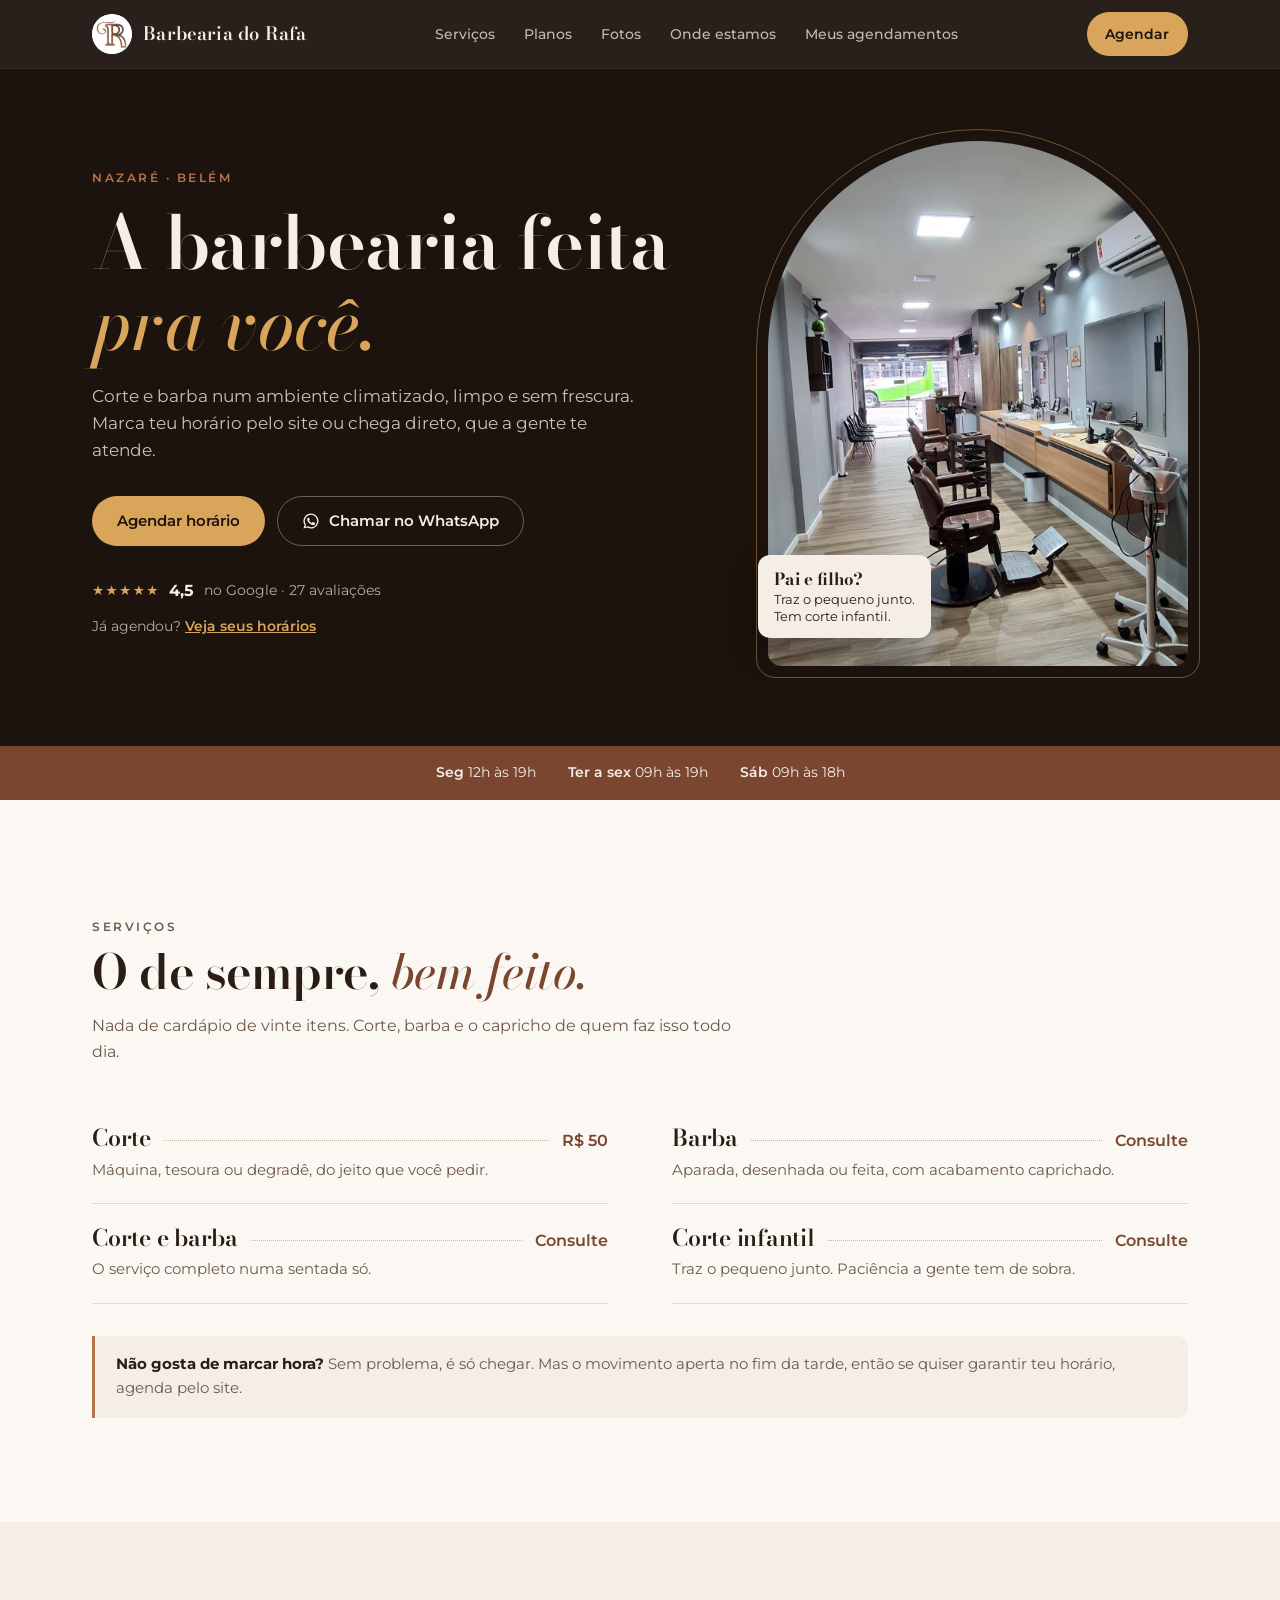
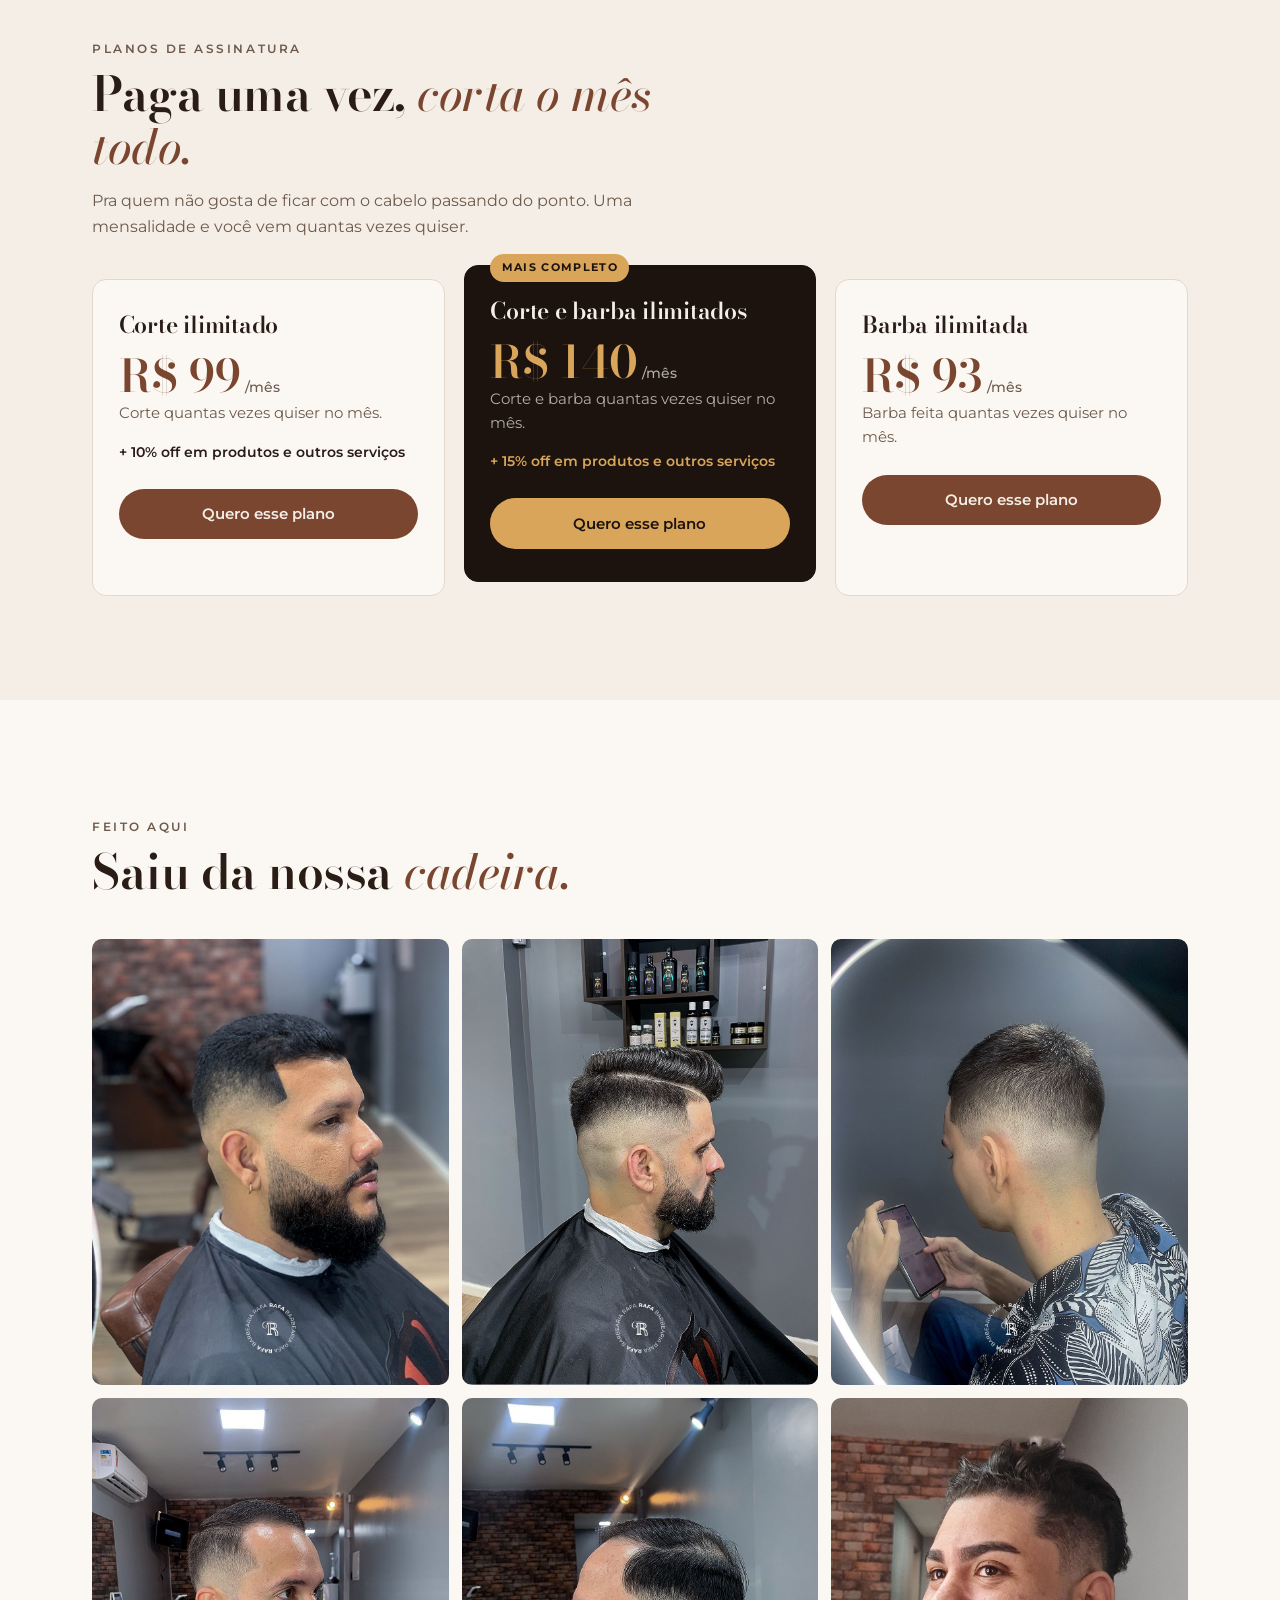
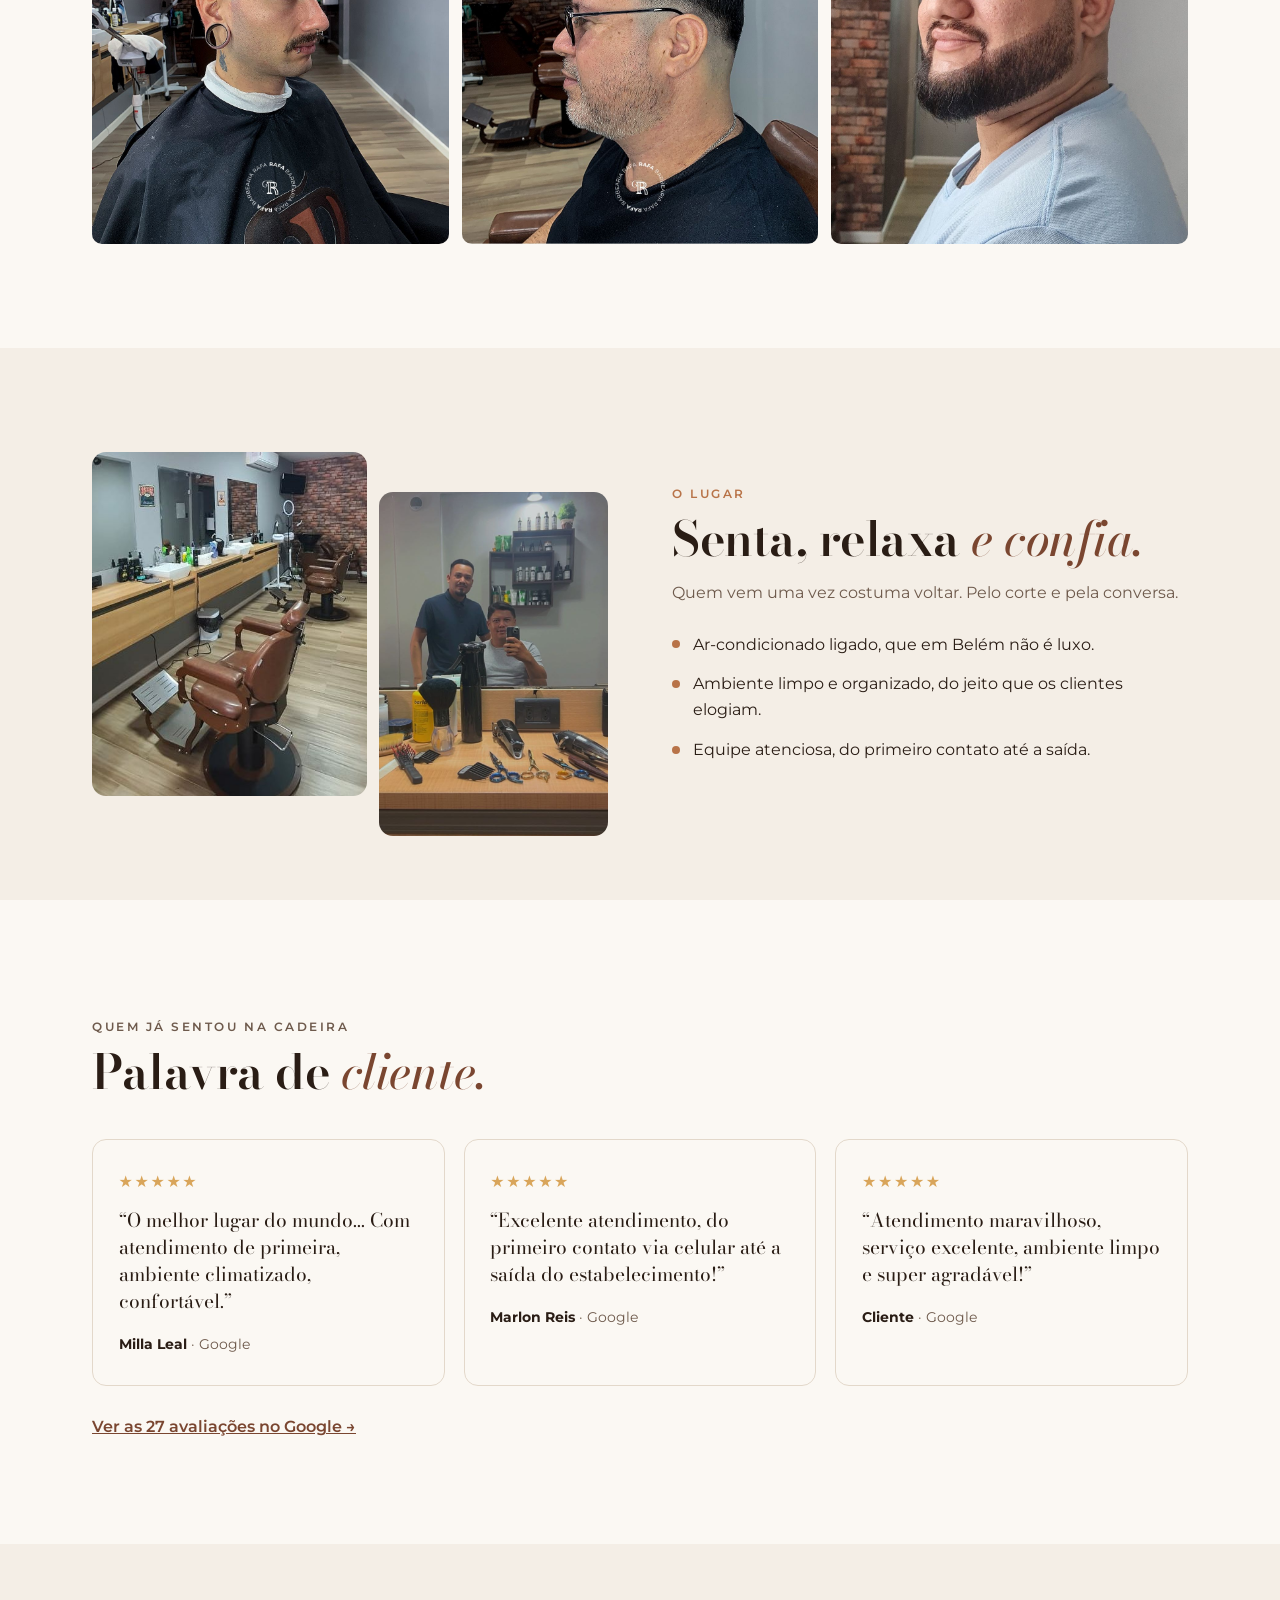
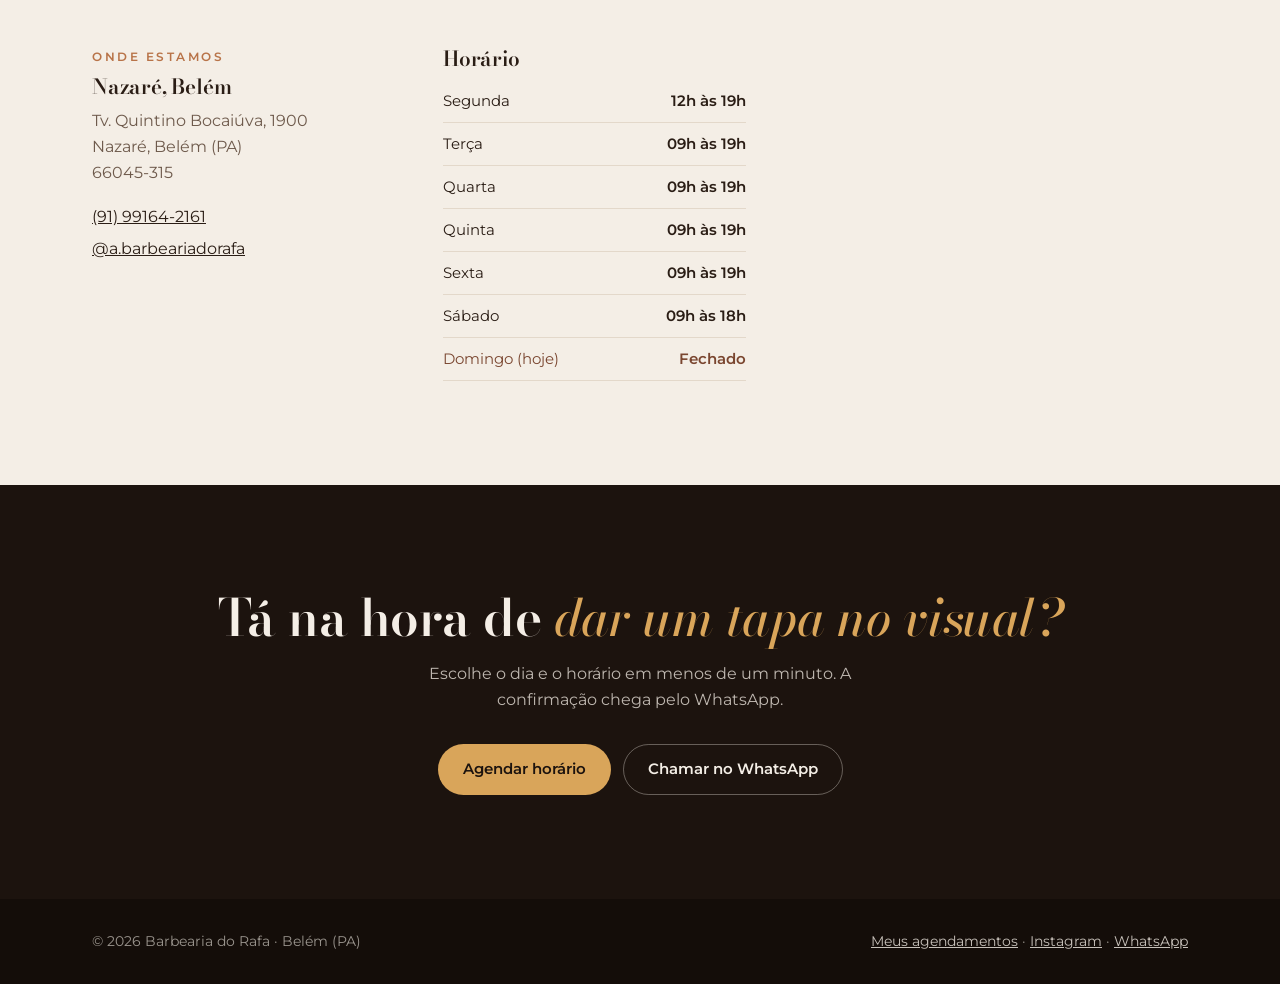
==== index.html @ e5c77fa2 "Menu do celular (☰) com todos os links e rolagem certa ate as secoes Co-Authored-By: Claude Opus 5.5" ====
<!doctype html>
<html lang="pt-BR">
<head>
  <meta charset="utf-8">
  <meta name="viewport" content="width=device-width, initial-scale=1">
  <title>Barbearia do Rafa · Corte e barba em Nazaré, Belém</title>
  <meta name="description" content="Corte, barba e planos de assinatura na Tv. Quintino Bocaiúva, 1900, em Nazaré, Belém. Agende pelo site ou chegue direto.">
  <meta name="theme-color" content="#1c130e">
  <meta property="og:title" content="Barbearia do Rafa">
  <meta property="og:description" content="A barbearia feita pra você. Corte e barba em Nazaré, Belém.">
  <meta property="og:image" content="https://leleorb.github.io/barbearia-do-rafa/img/salao-fundo.jpg">
  <meta property="og:url" content="https://leleorb.github.io/barbearia-do-rafa/">
  <link rel="icon" href="img/logo.png">
  <link rel="preconnect" href="https://fonts.googleapis.com">
  <link rel="preconnect" href="https://fonts.gstatic.com" crossorigin>
  <link href="https://fonts.googleapis.com/css2?family=Bodoni+Moda:ital,opsz,wght@0,6..96,500;0,6..96,600;1,6..96,500&family=Montserrat:wght@400;500;600;700&display=swap" rel="stylesheet">
  <link rel="stylesheet" href="css/style.css">
</head>
<body>

<header class="topo">
  <div class="wrap">
    <a class="marca" href="index.html"><img src="img/logo.png" alt=""><span>Barbearia do Rafa</span></a>
    <nav class="nav" aria-label="Seções">
      <a href="#servicos">Serviços</a>
      <a href="#planos">Planos</a>
      <a href="#fotos">Fotos</a>
      <a href="#onde">Onde estamos</a>
      <a href="meus-agendamentos.html">Meus agendamentos</a>
    </nav>
    <a class="btn btn-ouro" href="agendamento.html">Agendar</a>
  </div>
</header>

<main>
  <section class="capa">
    <div class="wrap">
      <div>
        <p class="sobre">Nazaré · Belém</p>
        <h1>A barbearia feita <em>pra você.</em></h1>
        <p class="lead">Corte e barba num ambiente climatizado, limpo e sem frescura. Marca teu horário pelo site ou chega direto, que a gente te atende.</p>
        <div class="acoes">
          <a class="btn btn-ouro" href="agendamento.html">Agendar horário</a>
          <a class="btn btn-linha js-wpp" href="#" data-msg="Olá! Vim pelo site e queria tirar uma dúvida.">
            <svg viewBox="0 0 24 24" fill="currentColor" aria-hidden="true"><path d="M12 2a10 10 0 0 0-8.6 15.1L2 22l5-1.3A10 10 0 1 0 12 2Zm0 18.2a8.2 8.2 0 0 1-4.2-1.1l-.3-.2-3 .8.8-2.9-.2-.3A8.2 8.2 0 1 1 12 20.2Zm4.5-6.1c-.2-.1-1.5-.7-1.7-.8-.2-.1-.4-.1-.6.1l-.8 1c-.1.2-.3.2-.5.1a6.7 6.7 0 0 1-3.3-2.9c-.3-.4.2-.4.7-1.4.1-.2 0-.3 0-.4l-.8-1.8c-.2-.5-.4-.4-.6-.4h-.5a1 1 0 0 0-.7.3 2.9 2.9 0 0 0-.9 2.2 5 5 0 0 0 1 2.7 11.6 11.6 0 0 0 4.5 4c1.7.7 2.3.8 3.2.6.5-.1 1.5-.6 1.7-1.2.2-.6.2-1.1.2-1.2-.1-.1-.2-.2-.4-.3Z"/></svg>
            Chamar no WhatsApp
          </a>
        </div>
        <p class="nota"><span class="estrelas" aria-hidden="true">★★★★★</span><b>4,5</b> no Google · 27 avaliações</p>
        <p class="ja-agendou">Já agendou? <a href="meus-agendamentos.html">Veja seus horários</a></p>
      </div>
      <div class="capa-foto">
        <img src="img/salao-fundo.jpg" alt="Salão da Barbearia do Rafa, com cadeiras de couro marrom e bancada de madeira" width="1120" height="1400">
        <div class="selo"><b>Pai e filho?</b>Traz o pequeno junto.<br>Tem corte infantil.</div>
      </div>
    </div>
  </section>

  <div class="faixa" aria-label="Horário de funcionamento">
    <div class="wrap">
      <span><b>Seg</b> 12h às 19h</span>
      <span><b>Ter a sex</b> 09h às 19h</span>
      <span><b>Sáb</b> 09h às 18h</span>
    </div>
  </div>

  <section class="secao" id="servicos">
    <div class="wrap">
      <div class="cab">
        <p class="sobre">Serviços</p>
        <h2>O de sempre, <em>bem feito.</em></h2>
        <p>Nada de cardápio de vinte itens. Corte, barba e o capricho de quem faz isso todo dia.</p>
      </div>
      <ul class="menu" id="menu"></ul>
      <p class="aviso-walkin"><b>Não gosta de marcar hora?</b> Sem problema, é só chegar. Mas o movimento aperta no fim da tarde, então se quiser garantir teu horário, agenda pelo site.</p>
    </div>
  </section>

  <section class="secao secao-creme" id="planos">
    <div class="wrap">
      <div class="cab">
        <p class="sobre">Planos de assinatura</p>
        <h2>Paga uma vez, <em>corta o mês todo.</em></h2>
        <p>Pra quem não gosta de ficar com o cabelo passando do ponto. Uma mensalidade e você vem quantas vezes quiser.</p>
      </div>
      <div class="planos" id="planos-lista"></div>
    </div>
  </section>

  <section class="secao" id="fotos">
    <div class="wrap">
      <div class="cab">
        <p class="sobre">Feito aqui</p>
        <h2>Saiu da nossa <em>cadeira.</em></h2>
      </div>
      <div class="galeria">
        <figure><img src="img/corte-barba.jpg" alt="Degradê com barba cheia desenhada" loading="lazy" width="1080" height="1350"></figure>
        <figure><img src="img/corte-topete.jpg" alt="Topete com risca e laterais bem baixas" loading="lazy" width="1080" height="1350"></figure>
        <figure><img src="img/corte-degrade.jpg" alt="Degradê baixo visto de lado" loading="lazy" width="1080" height="1350"></figure>
        <figure><img src="img/corte-bigode.jpg" alt="Corte curto com bigode" loading="lazy" width="1080" height="1350"></figure>
        <figure><img src="img/corte-classico.jpg" alt="Corte social clássico com risca" loading="lazy" width="1080" height="1350"></figure>
        <figure><img src="img/corte-texturizado.jpg" alt="Corte texturizado com barba" loading="lazy" width="1120" height="1400"></figure>
      </div>
    </div>
  </section>

  <section class="secao secao-creme">
    <div class="wrap ambiente">
      <div class="ambiente-fotos">
        <img src="img/salao.jpg" alt="Cadeiras de barbeiro de couro em frente aos espelhos" loading="lazy" width="546" height="546">
        <img src="img/bancada.jpg" alt="Bancada com as ferramentas da equipe" loading="lazy" width="900" height="1125">
      </div>
      <div>
        <p class="sobre">O lugar</p>
        <div class="cab" style="margin-bottom:0">
          <h2>Senta, relaxa <em>e confia.</em></h2>
          <p>Quem vem uma vez costuma voltar. Pelo corte e pela conversa.</p>
        </div>
        <ul>
          <li>Ar-condicionado ligado, que em Belém não é luxo.</li>
          <li>Ambiente limpo e organizado, do jeito que os clientes elogiam.</li>
          <li>Equipe atenciosa, do primeiro contato até a saída.</li>
        </ul>
      </div>
    </div>
  </section>

  <section class="secao">
    <div class="wrap">
      <div class="cab">
        <p class="sobre">Quem já sentou na cadeira</p>
        <h2>Palavra de <em>cliente.</em></h2>
      </div>
      <div class="avaliacoes">
        <figure class="avaliacao">
          <span class="estrelas" aria-label="5 estrelas">★★★★★</span>
          <blockquote>“O melhor lugar do mundo... Com atendimento de primeira, ambiente climatizado, confortável.”</blockquote>
          <figcaption><b>Milla Leal</b> · Google</figcaption>
        </figure>
        <figure class="avaliacao">
          <span class="estrelas" aria-label="5 estrelas">★★★★★</span>
          <blockquote>“Excelente atendimento, do primeiro contato via celular até a saída do estabelecimento!”</blockquote>
          <figcaption><b>Marlon Reis</b> · Google</figcaption>
        </figure>
        <figure class="avaliacao">
          <span class="estrelas" aria-label="5 estrelas">★★★★★</span>
          <blockquote>“Atendimento maravilhoso, serviço excelente, ambiente limpo e super agradável!”</blockquote>
          <figcaption><b>Cliente</b> · Google</figcaption>
        </figure>
      </div>
      <a class="google-link" href="https://www.google.com/maps/place/Barbearia+do+Rafa/data=!4m2!3m1!1s0x92a48fb5c0353f0f:0xc05cca9f28fa0738" target="_blank" rel="noopener">Ver as 27 avaliações no Google →</a>
    </div>
  </section>

  <section class="secao secao-creme" id="onde">
    <div class="wrap onde">
      <div>
        <p class="sobre">Onde estamos</p>
        <h3 style="margin-top:.6rem">Nazaré, Belém</h3>
        <address>Tv. Quintino Bocaiúva, 1900<br>Nazaré, Belém (PA)<br>66045-315</address>
        <p style="margin-top:1.2rem"><a class="js-wpp" href="#" data-msg="Olá! Vim pelo site e queria tirar uma dúvida." id="tel">(91) 99164-2161</a></p>
        <p style="margin-top:.4rem"><a href="https://www.instagram.com/a.barbeariadorafa/" target="_blank" rel="noopener">@a.barbeariadorafa</a></p>
      </div>
      <div>
        <h3>Horário</h3>
        <table class="tab-horarios" id="tab-horarios"></table>
      </div>
      <iframe class="mapa" title="Mapa da Barbearia do Rafa" loading="lazy" referrerpolicy="no-referrer-when-downgrade"
        src="https://www.google.com/maps?q=Barbearia%20do%20Rafa%2C%20Tv.%20Quintino%20Bocai%C3%BAva%2C%201900%2C%20Bel%C3%A9m%20-%20PA&output=embed"></iframe>
    </div>
  </section>

  <section class="secao final">
    <div class="wrap">
      <h2>Tá na hora de <em>dar um tapa no visual?</em></h2>
      <p>Escolhe o dia e o horário em menos de um minuto. A confirmação chega pelo WhatsApp.</p>
      <div class="acoes">
        <a class="btn btn-ouro" href="agendamento.html">Agendar horário</a>
        <a class="btn btn-linha js-wpp" href="#" data-msg="Olá! Vim pelo site e queria tirar uma dúvida.">Chamar no WhatsApp</a>
      </div>
    </div>
  </section>
</main>

<footer class="rodape">
  <div class="wrap">
    <span>© <span id="ano"></span> Barbearia do Rafa · Belém (PA)</span>
    <span><a href="meus-agendamentos.html">Meus agendamentos</a> · <a href="https://www.instagram.com/a.barbeariadorafa/" target="_blank" rel="noopener">Instagram</a> · <a class="js-wpp" href="#" data-msg="Olá! Vim pelo site.">WhatsApp</a></span>
  </div>
</footer>

<div class="barra-movel">
  <a class="btn btn-linha js-wpp" href="#" data-msg="Olá! Vim pelo site e queria tirar uma dúvida.">WhatsApp</a>
  <a class="btn btn-ouro" href="agendamento.html">Agendar horário</a>
</div>

<script src="js/dados.js"></script>
<script src="js/menu.js"></script>
<script>
(() => {
  const B = window.BARBEARIA;
  const esc = s => String(s).replace(/[&<>"]/g, c => ({ '&': '&amp;', '<': '&lt;', '>': '&gt;', '"': '&quot;' }[c]));
  const wpp = msg => `https://wa.me/${B.whatsapp}?text=${encodeURIComponent(msg)}`;

  document.getElementById('menu').innerHTML = B.servicos.map(s => `
    <li><div class="linha"><h3>${esc(s.nome)}</h3><span class="pontos"></span><span class="preco">${precoTexto(s.preco)}</span></div>
    <p>${esc(s.desc)}</p></li>`).join('');

  document.getElementById('planos-lista').innerHTML = B.planos.map(p => `
    <article class="plano${p.destaque ? ' destaque' : ''}">
      ${p.destaque ? '<span class="etiqueta">Mais completo</span>' : ''}
      <h3>${esc(p.nome)}</h3>
      <div class="valor">R$ ${p.preco}<small> /mês</small></div>
      <p>${esc(p.desc)}</p>
      ${p.vantagem ? `<p class="vant">+ ${esc(p.vantagem)}</p>` : ''}
      <a class="btn ${p.destaque ? 'btn-ouro' : 'btn-terra'} js-wpp" href="#" data-msg="Olá! Vim pelo site e quero assinar o plano ${esc(p.nome)}.">Quero esse plano</a>
    </article>`).join('');

  const dias = ['Domingo', 'Segunda', 'Terça', 'Quarta', 'Quinta', 'Sexta', 'Sábado'];
  const hoje = new Date().getDay();
  const hh = h => String(h).padStart(2, '0') + 'h';
  document.getElementById('tab-horarios').innerHTML = [1, 2, 3, 4, 5, 6, 0].map(d => {
    const h = B.horarios[d];
    return `<tr${d === hoje ? ' class="hoje"' : ''}><td>${dias[d]}${d === hoje ? ' (hoje)' : ''}</td><td>${h ? hh(h[0]) + ' às ' + hh(h[1]) : 'Fechado'}</td></tr>`;
  }).join('');

  document.querySelectorAll('.js-wpp').forEach(a => {
    a.href = wpp(a.dataset.msg || 'Olá!');
    a.target = '_blank';
    a.rel = 'noopener';
  });
  document.getElementById('ano').textContent = new Date().getFullYear();

  // Chegando de outra página com #secao: o navegador pula antes de os serviços e planos aparecerem,
  // e o conteúdo novo empurra a seção. Reposiciona agora e de novo quando as fontes carregarem.
  const alvo = location.hash && document.getElementById(decodeURIComponent(location.hash.slice(1)));
  if (alvo) {
    let y = null;
    const vai = () => { alvo.scrollIntoView({ behavior: 'instant', block: 'start' }); y = window.scrollY; };
    vai();
    if (document.fonts && document.fonts.ready) {
      document.fonts.ready.then(() => { if (Math.abs(window.scrollY - y) < 2) vai(); }); // não puxa de volta quem já rolou
    }
  }
})();
</script>
</body>
</html>
---- css/style.css ----
:root {
  --cafe: #1c130e;
  --cafe-2: #2a1d15;
  --terra: #7a4630;
  --cobre: #b87348;
  --ouro: #d9a55a;
  --creme: #f4eee6;
  --papel: #fbf8f3;
  --tinta: #2a1d15;
  --suave: #6e5a4c;
  --linha: #e3d8ca;
  --titulo: 'Bodoni Moda', Georgia, serif;
  --texto: 'Montserrat', system-ui, sans-serif;
  --raio: 14px;
  --max: 1160px;
}

*, *::before, *::after { box-sizing: border-box; }
html { scroll-behavior: smooth; }
a, button, label, input { -webkit-tap-highlight-color: transparent; }
body { margin: 0; font-family: var(--texto); color: var(--tinta); background: var(--papel); line-height: 1.6; -webkit-font-smoothing: antialiased; }
img { max-width: 100%; height: auto; display: block; }
a { color: inherit; }
h1, h2, h3 { font-family: var(--titulo); font-weight: 600; line-height: 1.1; margin: 0; letter-spacing: -0.01em; }
h1 em, h2 em { font-style: italic; color: var(--ouro); font-weight: 500; }
p { margin: 0; }
.wrap { width: 100%; max-width: var(--max); margin: 0 auto; padding: 0 20px; }
.sobre { font-size: .72rem; font-weight: 600; letter-spacing: .22em; text-transform: uppercase; color: var(--cobre); }
.sr { position: absolute; width: 1px; height: 1px; overflow: hidden; clip: rect(0 0 0 0); }

/* Botões */
.btn { display: inline-flex; align-items: center; justify-content: center; gap: .55rem; min-height: 44px; padding: .95rem 1.5rem; border-radius: 999px; font: 600 .92rem var(--texto); text-decoration: none; background: transparent; border: 1.5px solid transparent; cursor: pointer; transition: transform .15s, background .2s, border-color .2s, color .2s; }
.btn:hover { transform: translateY(-1px); }
.btn:focus-visible, a:focus-visible, button:focus-visible, input:focus-visible { outline: 2px solid var(--ouro); outline-offset: 3px; }
.btn-ouro { background: var(--ouro); color: var(--cafe); }
.btn-ouro:hover { background: #e5b46b; }
.btn-linha { border-color: rgba(244, 238, 230, .35); color: var(--creme); }
.btn-linha:hover { border-color: var(--creme); }
.btn-terra { background: var(--terra); color: var(--creme); }
.btn-terra:hover { background: #8b5139; }
.btn svg { width: 18px; height: 18px; flex: none; }

/* Topo */
.topo { position: sticky; top: 0; z-index: 20; background: rgba(28, 19, 14, .94); backdrop-filter: blur(10px); border-bottom: 1px solid rgba(244, 238, 230, .08); }
.topo .wrap { display: flex; align-items: center; justify-content: space-between; gap: 1rem; height: 68px; }
.marca { display: flex; align-items: center; gap: .7rem; text-decoration: none; color: var(--creme); }
.marca img { width: 40px; height: 40px; border-radius: 50%; background: #fff; }
.marca span { font-family: var(--titulo); font-size: 1.15rem; font-weight: 600; letter-spacing: .01em; }
.nav { display: none; gap: 1.8rem; }
.nav a { color: rgba(244, 238, 230, .75); text-decoration: none; font-size: .88rem; font-weight: 500; }
.nav a:hover { color: var(--creme); }
.topo .btn { padding: .6rem 1.1rem; font-size: .85rem; }

/* Menu do celular (☰) */
.menu-btn { display: inline-flex; flex-direction: column; justify-content: center; align-items: center; gap: 5px; width: 44px; height: 44px; padding: 0; border: 0; border-radius: 10px; background: transparent; cursor: pointer; flex: none; }
.menu-btn span { display: block; width: 22px; height: 2px; border-radius: 2px; background: var(--creme); transition: transform .2s, opacity .2s; }
.menu-btn[aria-expanded="true"] span:nth-child(1) { transform: translateY(7px) rotate(45deg); }
.menu-btn[aria-expanded="true"] span:nth-child(2) { opacity: 0; }
.menu-btn[aria-expanded="true"] span:nth-child(3) { transform: translateY(-7px) rotate(-45deg); }
.menu-movel { position: fixed; z-index: 60; top: 68px; left: 0; right: 0; bottom: 0; overflow-y: auto; overscroll-behavior: contain; background: var(--cafe); color: var(--creme); padding: .5rem 20px calc(2rem + env(safe-area-inset-bottom)); display: flex; flex-direction: column; animation: menu-entra .18s ease-out; }
.menu-movel ul { list-style: none; margin: 0; padding: 0; }
.menu-movel li a { display: flex; align-items: center; min-height: 56px; font-family: var(--titulo); font-size: 1.55rem; font-weight: 500; color: var(--creme); text-decoration: none; border-bottom: 1px solid rgba(244, 238, 230, .1); }
.menu-movel li a[aria-current="page"] { color: var(--ouro); }
.menu-movel .menu-cta { margin-top: 1.6rem; width: 100%; padding: 1rem; font-size: 1rem; }
.menu-rodape { display: flex; gap: 1.5rem; justify-content: center; margin-top: 1.4rem; }
.menu-rodape a { display: inline-flex; align-items: center; min-height: 44px; color: rgba(244, 238, 230, .75); font-size: .9rem; font-weight: 600; }
.menu-movel[hidden] { display: none; }
html.menu-aberto, html.menu-aberto body { overflow: hidden; }
html.menu-aberto .barra-movel { display: none; }
@keyframes menu-entra { from { opacity: 0; transform: translateY(-8px); } to { opacity: 1; transform: none; } }
/* No celular o "Agendar" do topo sai: fica na barra de baixo e no menu. */
@media (max-width: 899px) { .topo .wrap > .btn { display: none; } }
@media (min-width: 900px) { .menu-btn, .menu-movel { display: none !important; } }

/* Ao ir pra uma seção, ela para logo abaixo do topo fixo */
section[id] { scroll-margin-top: 76px; }

/* Capa */
.capa { background: var(--cafe); color: var(--creme); overflow: hidden; }
.capa .wrap { display: grid; gap: 2.5rem; padding-top: 3rem; padding-bottom: 3.5rem; }
.capa h1 { font-size: clamp(2.6rem, 9vw, 4.6rem); margin: .9rem 0 1.2rem; }
.capa .lead { font-size: 1.05rem; color: rgba(244, 238, 230, .8); max-width: 34rem; }
.capa .acoes { display: flex; flex-wrap: wrap; gap: .75rem; margin-top: 2rem; }
.nota { display: flex; align-items: center; gap: .6rem; margin-top: 2rem; font-size: .85rem; color: rgba(244, 238, 230, .7); }
.nota b { color: var(--creme); font-size: 1rem; }
.estrelas { color: var(--ouro); letter-spacing: .1em; }
.ja-agendou { margin-top: .8rem; font-size: .85rem; color: rgba(244, 238, 230, .7); }
.ja-agendou a { color: var(--ouro); font-weight: 600; }
.capa-foto { position: relative; justify-self: center; width: min(100%, 420px); }
.capa-foto img { width: 100%; aspect-ratio: 4 / 5; object-fit: cover; border-radius: 220px 220px var(--raio) var(--raio); }
.capa-foto::before { content: ''; position: absolute; inset: -12px; border: 1px solid rgba(217, 165, 90, .45); border-radius: 232px 232px 20px 20px; pointer-events: none; }
.selo { position: absolute; left: -10px; bottom: 28px; background: var(--creme); color: var(--tinta); border-radius: 12px; padding: .8rem 1rem; box-shadow: 0 14px 30px rgba(0, 0, 0, .35); font-size: .8rem; line-height: 1.35; }
.selo b { display: block; font-family: var(--titulo); font-size: 1.05rem; }

/* Faixa de horários */
.faixa { background: var(--terra); color: var(--creme); }
.faixa .wrap { display: flex; flex-wrap: wrap; justify-content: center; gap: .4rem 2rem; padding-top: 1rem; padding-bottom: 1rem; font-size: .85rem; }
.faixa b { font-weight: 600; }

/* Seções */
.secao { padding: 4.5rem 0; }
.secao-creme { background: var(--creme); }
.cab { max-width: 40rem; margin-bottom: 2.5rem; }
.cab h2 { font-size: clamp(2rem, 6vw, 3rem); margin-top: .6rem; }
.cab h2 em { color: var(--terra); }
.cab p { margin-top: .9rem; color: var(--suave); }

/* Serviços — tabela de preço de barbearia */
.menu { list-style: none; margin: 0; padding: 0; display: grid; gap: 0 4rem; }
.menu li { padding: 1.3rem 0; border-bottom: 1px solid var(--linha); }
.menu .linha { display: flex; align-items: baseline; gap: .8rem; }
.menu h3 { font-size: 1.45rem; }
.menu .pontos { flex: 1; border-bottom: 1.5px dotted #c9b7a3; transform: translateY(-5px); min-width: 1rem; }
.menu .preco { font-weight: 600; color: var(--terra); white-space: nowrap; }
.menu p { color: var(--suave); font-size: .92rem; margin-top: .3rem; }
.aviso-walkin { margin-top: 2rem; padding: 1.1rem 1.3rem; border-left: 3px solid var(--cobre); background: var(--creme); border-radius: 0 10px 10px 0; color: var(--suave); font-size: .92rem; }
.aviso-walkin b { color: var(--tinta); }

/* Planos */
.planos { display: grid; gap: 1.2rem; }
.plano { position: relative; background: var(--papel); border: 1px solid var(--linha); border-radius: var(--raio); padding: 2rem 1.6rem; display: flex; flex-direction: column; }
.plano h3 { font-size: 1.45rem; }
.plano .valor { font-family: var(--titulo); font-size: 2.8rem; font-weight: 600; margin: 1rem 0 .2rem; color: var(--terra); line-height: 1; }
.plano .valor small { font: 500 .85rem var(--texto); color: var(--suave); }
.plano p { color: var(--suave); font-size: .92rem; }
.plano .vant { margin-top: 1rem; font-size: .85rem; font-weight: 600; color: var(--tinta); }
.plano .btn { margin-top: auto; }
.plano .vant + .btn, .plano p + .btn { margin-top: 1.6rem; }
.plano.destaque { background: var(--cafe); color: var(--creme); border-color: var(--cafe); }
.plano.destaque .valor { color: var(--ouro); }
.plano.destaque p, .plano.destaque .valor small { color: rgba(244, 238, 230, .7); }
.plano.destaque .vant { color: var(--ouro); }
.etiqueta { position: absolute; top: -12px; left: 1.6rem; background: var(--ouro); color: var(--cafe); font-size: .7rem; font-weight: 700; letter-spacing: .12em; text-transform: uppercase; padding: .3rem .7rem; border-radius: 999px; }

/* Galeria */
.galeria { display: grid; grid-template-columns: repeat(2, 1fr); gap: .6rem; }
.galeria figure { margin: 0; overflow: hidden; border-radius: 10px; background: var(--creme); }
.galeria img { width: 100%; aspect-ratio: 4 / 5; object-fit: cover; transition: transform .5s; }
.galeria figure:hover img { transform: scale(1.04); }

/* Ambiente */
.ambiente { display: grid; gap: 2.5rem; align-items: center; }
.ambiente-fotos { display: grid; grid-template-columns: 1.2fr 1fr; gap: .7rem; }
.ambiente-fotos img { width: 100%; height: 100%; object-fit: cover; border-radius: var(--raio); aspect-ratio: 4 / 5; }
.ambiente-fotos img:last-child { margin-top: 2.5rem; }
.ambiente ul { list-style: none; padding: 0; margin: 1.6rem 0 0; display: grid; gap: .9rem; }
.ambiente li { display: flex; gap: .8rem; align-items: flex-start; }
.ambiente li::before { content: ''; flex: none; width: 8px; height: 8px; margin-top: .55rem; border-radius: 50%; background: var(--cobre); }

/* Avaliações */
.avaliacoes { display: grid; gap: 1.2rem; }
.avaliacao { margin: 0; background: var(--papel); border-radius: var(--raio); padding: 1.8rem 1.6rem; border: 1px solid var(--linha); }
.avaliacao blockquote { margin: .8rem 0 1.2rem; font-family: var(--titulo); font-size: 1.2rem; line-height: 1.4; }
.avaliacao figcaption { font-size: .85rem; color: var(--suave); }
.avaliacao figcaption b { color: var(--tinta); }
.google-link { display: inline-block; margin-top: 1.8rem; font-weight: 600; color: var(--terra); }

/* Onde estamos */
.onde { display: grid; gap: 2rem; }
.onde h3 { font-size: 1.3rem; margin-bottom: .6rem; }
.onde address { font-style: normal; color: var(--suave); }
.tab-horarios { width: 100%; border-collapse: collapse; font-size: .95rem; }
.tab-horarios td { padding: .55rem 0; border-bottom: 1px solid var(--linha); }
.tab-horarios td:last-child { text-align: right; font-weight: 600; }
.tab-horarios tr.hoje td { color: var(--terra); }
.mapa { border: 0; width: 100%; min-height: 320px; border-radius: var(--raio); filter: sepia(.25); }

/* CTA final */
.final { background: var(--cafe); color: var(--creme); text-align: center; }
.final h2 { font-size: clamp(2rem, 6vw, 3.2rem); }
.final p { color: rgba(244, 238, 230, .75); margin: 1rem auto 2rem; max-width: 30rem; }
.final .acoes { display: flex; flex-wrap: wrap; gap: .75rem; justify-content: center; }

/* Rodapé */
.rodape { background: #140d09; color: rgba(244, 238, 230, .6); font-size: .85rem; padding: 2rem 0 6rem; }
.rodape .wrap { display: flex; flex-wrap: wrap; gap: 1rem 2rem; justify-content: space-between; align-items: center; }
.rodape a { color: rgba(244, 238, 230, .8); }

/* Barra fixa no celular */
.barra-movel { position: fixed; left: 0; right: 0; bottom: 0; z-index: 30; display: flex; gap: .6rem; padding: .7rem 16px calc(.7rem + env(safe-area-inset-bottom)); background: rgba(28, 19, 14, .96); border-top: 1px solid rgba(244, 238, 230, .1); }
.barra-movel .btn { flex: 1; padding: .85rem 1rem; }

@media (min-width: 640px) {
  .galeria { grid-template-columns: repeat(3, 1fr); gap: .8rem; }
  .avaliacoes { grid-template-columns: repeat(3, 1fr); }
}
@media (min-width: 900px) {
  .wrap { padding: 0 32px; }
  .nav { display: flex; }
  .capa .wrap { grid-template-columns: 1.15fr .85fr; align-items: center; padding-top: 4.5rem; padding-bottom: 5rem; }
  .capa-foto { justify-self: end; }
  .secao { padding: 6.5rem 0; }
  .menu { grid-template-columns: 1fr 1fr; }
  .planos { grid-template-columns: repeat(3, 1fr); align-items: stretch; }
  .plano.destaque { transform: translateY(-14px); }
  .ambiente { grid-template-columns: 1fr 1fr; gap: 4rem; }
  .onde { grid-template-columns: 1fr 1fr 1.3fr; gap: 3rem; }
  .barra-movel { display: none; }
  .rodape { padding-bottom: 2rem; }
}

/* ---------- Agendamento ---------- */
.ag-capa { background: var(--cafe); color: var(--creme); padding: 2.8rem 0 2.4rem; }
.ag-capa h1 { font-size: clamp(2.3rem, 8vw, 3.6rem); margin-top: .7rem; }
.ag-capa p { margin-top: .9rem; color: rgba(244, 238, 230, .75); max-width: 36rem; }
.ag { display: grid; grid-template-columns: minmax(0, 1fr); gap: 2rem; padding: 2.5rem 0 8rem; }
.passo { padding-bottom: 2rem; margin-bottom: 2rem; border-bottom: 1px solid var(--linha); }
.passo:last-child { border-bottom: 0; margin-bottom: 0; }
fieldset.passo { border: 0; border-bottom: 1px solid var(--linha); padding-left: 0; padding-right: 0; padding-top: 0; margin-left: 0; margin-right: 0; min-width: 0; }
.passo h2 { font-size: 1.6rem; display: flex; align-items: baseline; gap: .7rem; margin-bottom: 1.2rem; }
.passo h2 span { font: 600 .75rem var(--texto); color: var(--cobre); letter-spacing: .1em; }
.opcoes { display: grid; gap: .6rem; }
.opcao { position: relative; display: block; cursor: pointer; }
.opcao input { position: absolute; opacity: 0; pointer-events: none; }
.opcao .cx { display: flex; justify-content: space-between; align-items: center; gap: 1rem; padding: 1rem 1.1rem; border: 1.5px solid var(--linha); border-radius: 12px; background: #fff; transition: border-color .15s, background .15s; }
.opcao .cx b { display: block; font-size: .98rem; }
.opcao .cx small { color: var(--suave); font-size: .8rem; }
.opcao .cx .preco { font-weight: 600; color: var(--terra); white-space: nowrap; font-size: .9rem; }
.opcao input:checked + .cx { border-color: var(--terra); background: #f8efe7; box-shadow: inset 0 0 0 1px var(--terra); }
.opcao input:focus-visible + .cx { outline: 2px solid var(--ouro); outline-offset: 2px; }
.opcao:hover .cx { border-color: #c9b7a3; }
.dias { display: flex; gap: .55rem; overflow-x: auto; padding: 4px 2px 10px; scroll-snap-type: x mandatory; }
.dias .opcao { scroll-snap-align: start; flex: none; }
.dias .cx { flex-direction: column; gap: 0; width: 68px; padding: .7rem 0; text-align: center; }
.dias .cx small { text-transform: uppercase; letter-spacing: .08em; font-size: .68rem; }
.dias .cx b { font-family: var(--titulo); font-size: 1.5rem; line-height: 1.2; }
.horas { display: grid; grid-template-columns: repeat(auto-fill, minmax(78px, 1fr)); gap: .5rem; }
.horas .cx { justify-content: center; padding: .7rem 0; font-weight: 600; font-size: .92rem; }
.vazio { color: var(--suave); font-size: .92rem; }
.campos { display: grid; gap: 1rem; }
.campo label { display: block; font-size: .85rem; font-weight: 600; margin-bottom: .35rem; }
.campo input { width: 100%; padding: .9rem 1rem; border: 1.5px solid var(--linha); border-radius: 12px; font: 500 1rem var(--texto); color: var(--tinta); background: #fff; }
.campo input:focus { border-color: var(--terra); outline: none; box-shadow: 0 0 0 3px rgba(122, 70, 48, .15); }
.resumo { background: var(--cafe); color: var(--creme); border-radius: var(--raio); padding: 1.6rem; align-self: start; }
.resumo h2 { font-size: 1.5rem; margin-bottom: 1rem; }
.resumo dl { margin: 0 0 1.4rem; display: grid; gap: .6rem; font-size: .9rem; }
.resumo dl div { display: flex; justify-content: space-between; gap: 1rem; border-bottom: 1px solid rgba(244, 238, 230, .1); padding-bottom: .6rem; }
.resumo dt { color: rgba(244, 238, 230, .6); }
.resumo dd { margin: 0; font-weight: 600; text-align: right; }
.resumo .btn { width: 100%; }
.resumo .btn[aria-disabled="true"] { opacity: .45; cursor: not-allowed; transform: none; }
.resumo .obs { margin-top: 1rem; font-size: .8rem; color: rgba(244, 238, 230, .6); }
.falta { margin-top: .8rem; font-size: .82rem; color: var(--ouro); min-height: 1.2em; }

.btn-linha-escura { border-color: var(--linha); color: var(--tinta); }
.btn-linha-escura:hover { border-color: var(--tinta); }
.ok { grid-column: 1 / -1; max-width: 40rem; padding: 1rem 0 2rem; }
.ok h2 { font-size: clamp(2rem, 6vw, 3rem); margin: .6rem 0 1.6rem; }
.ok h2 em { color: var(--terra); }
.ok dl { margin: 0 0 1.4rem; display: grid; gap: .6rem; }
.ok dl div { display: flex; justify-content: space-between; gap: 1rem; border-bottom: 1px solid var(--linha); padding-bottom: .6rem; }
.ok dt { color: var(--suave); }
.ok dd { margin: 0; font-weight: 600; }
.ok > p { color: var(--suave); }
.ok .acoes { display: flex; flex-wrap: wrap; gap: .7rem; margin-top: 1.6rem; }
.opcao input:disabled + .cx { opacity: .4; cursor: not-allowed; }

/* Opções do lembrete (Android e navegadores de app) */
.opcoes-lembrete { grid-column: 1 / -1; display: grid; gap: .5rem; margin-top: .7rem; }
.op-lembrete { display: block; min-height: 44px; padding: .8rem 1rem; border: 1.5px solid var(--linha); border-radius: 12px; background: #fff; color: var(--tinta); text-decoration: none; }
.op-lembrete b { display: block; font-size: .95rem; }
.op-lembrete small { display: block; color: var(--suave); font-size: .8rem; margin-top: .1rem; }
.op-lembrete.principal { border-color: var(--terra); background: #f8efe7; }
.nota-lembrete, .aviso-app { font-size: .8rem; color: var(--suave); margin: .2rem 0 0; }
.aviso-app { background: #fff4dc; color: #6b4a12; padding: .7rem .9rem; border-radius: 10px; margin: 0; }
.ok .opcoes-lembrete { max-width: 30rem; margin-top: .8rem; }

@media (min-width: 900px) {
  .ag { grid-template-columns: minmax(0, 1fr) 360px; gap: 4rem; padding-bottom: 5rem; }
  .resumo { position: sticky; top: 92px; }
  .opcoes.servicos { grid-template-columns: 1fr 1fr; }
  .campos { grid-template-columns: 1fr 1fr; }
}

@media (prefers-reduced-motion: reduce) {
  * { transition: none !important; animation: none !important; scroll-behavior: auto !important; }
}
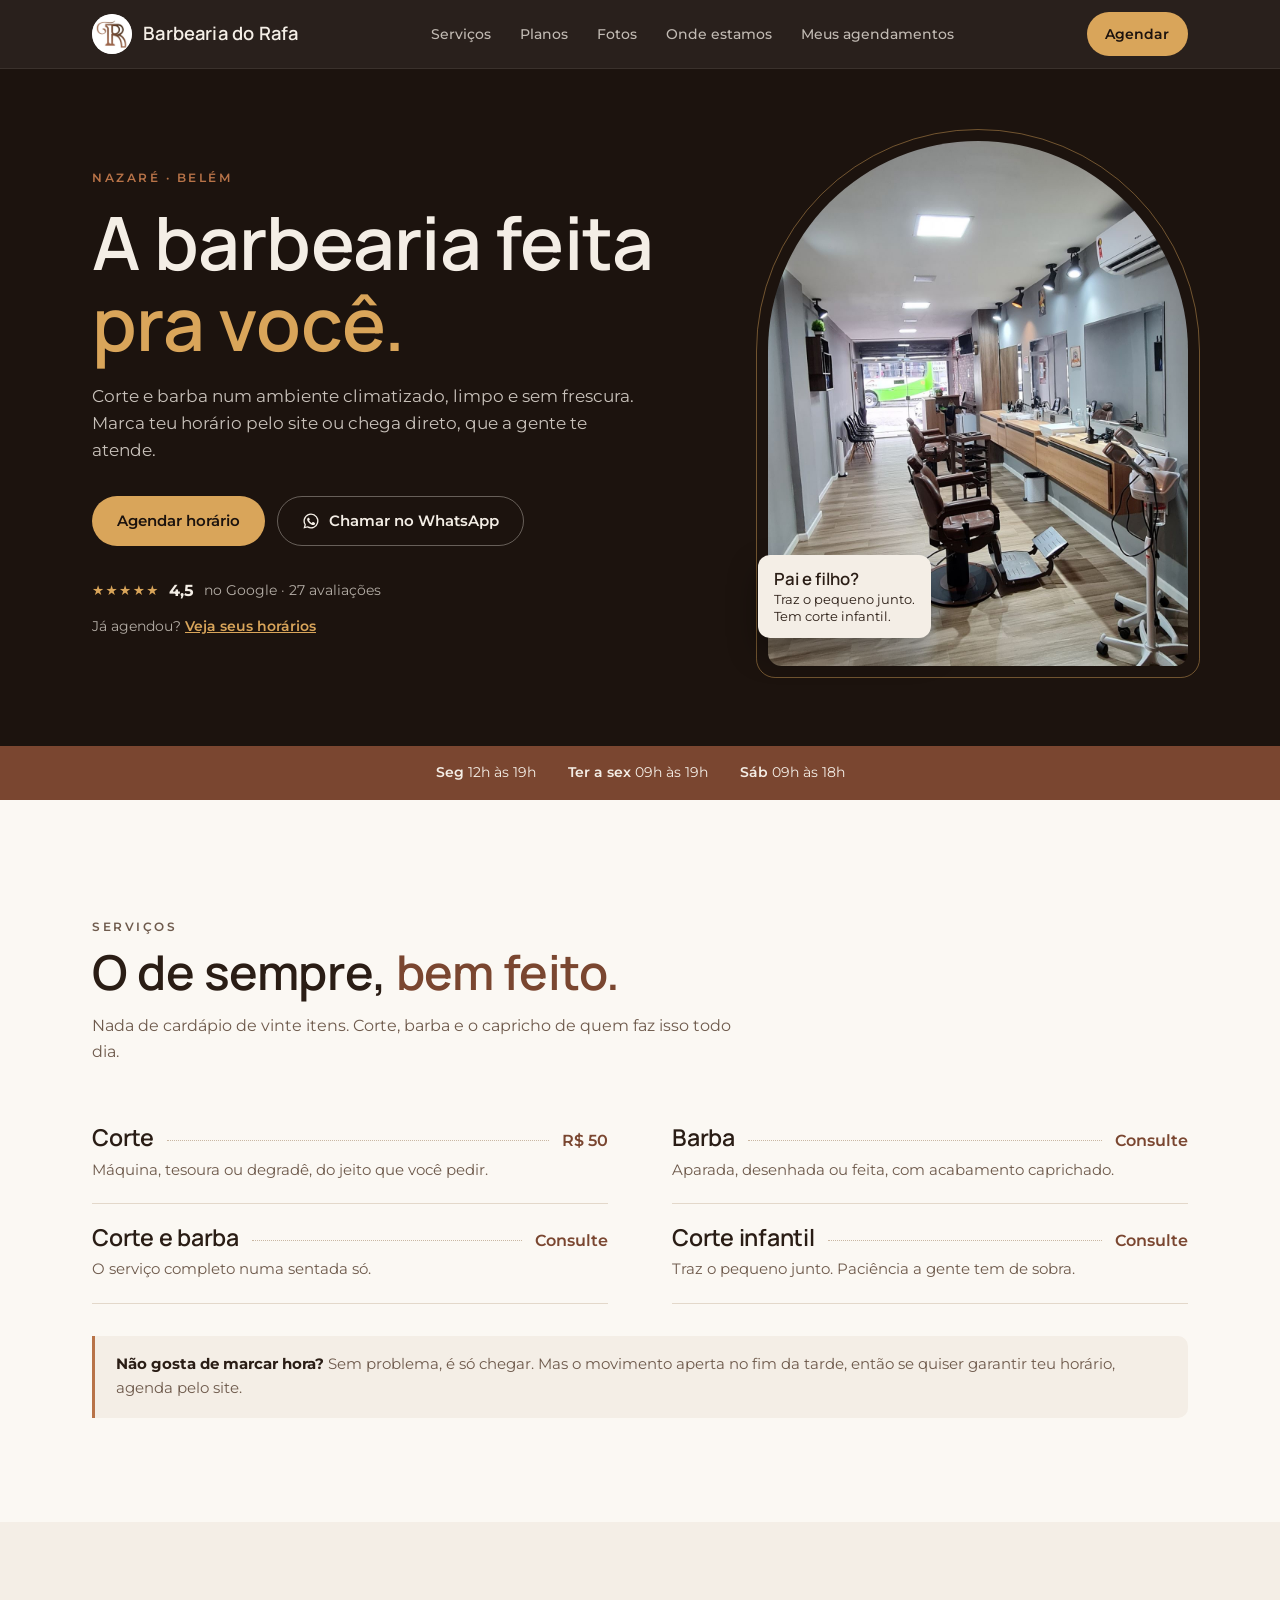
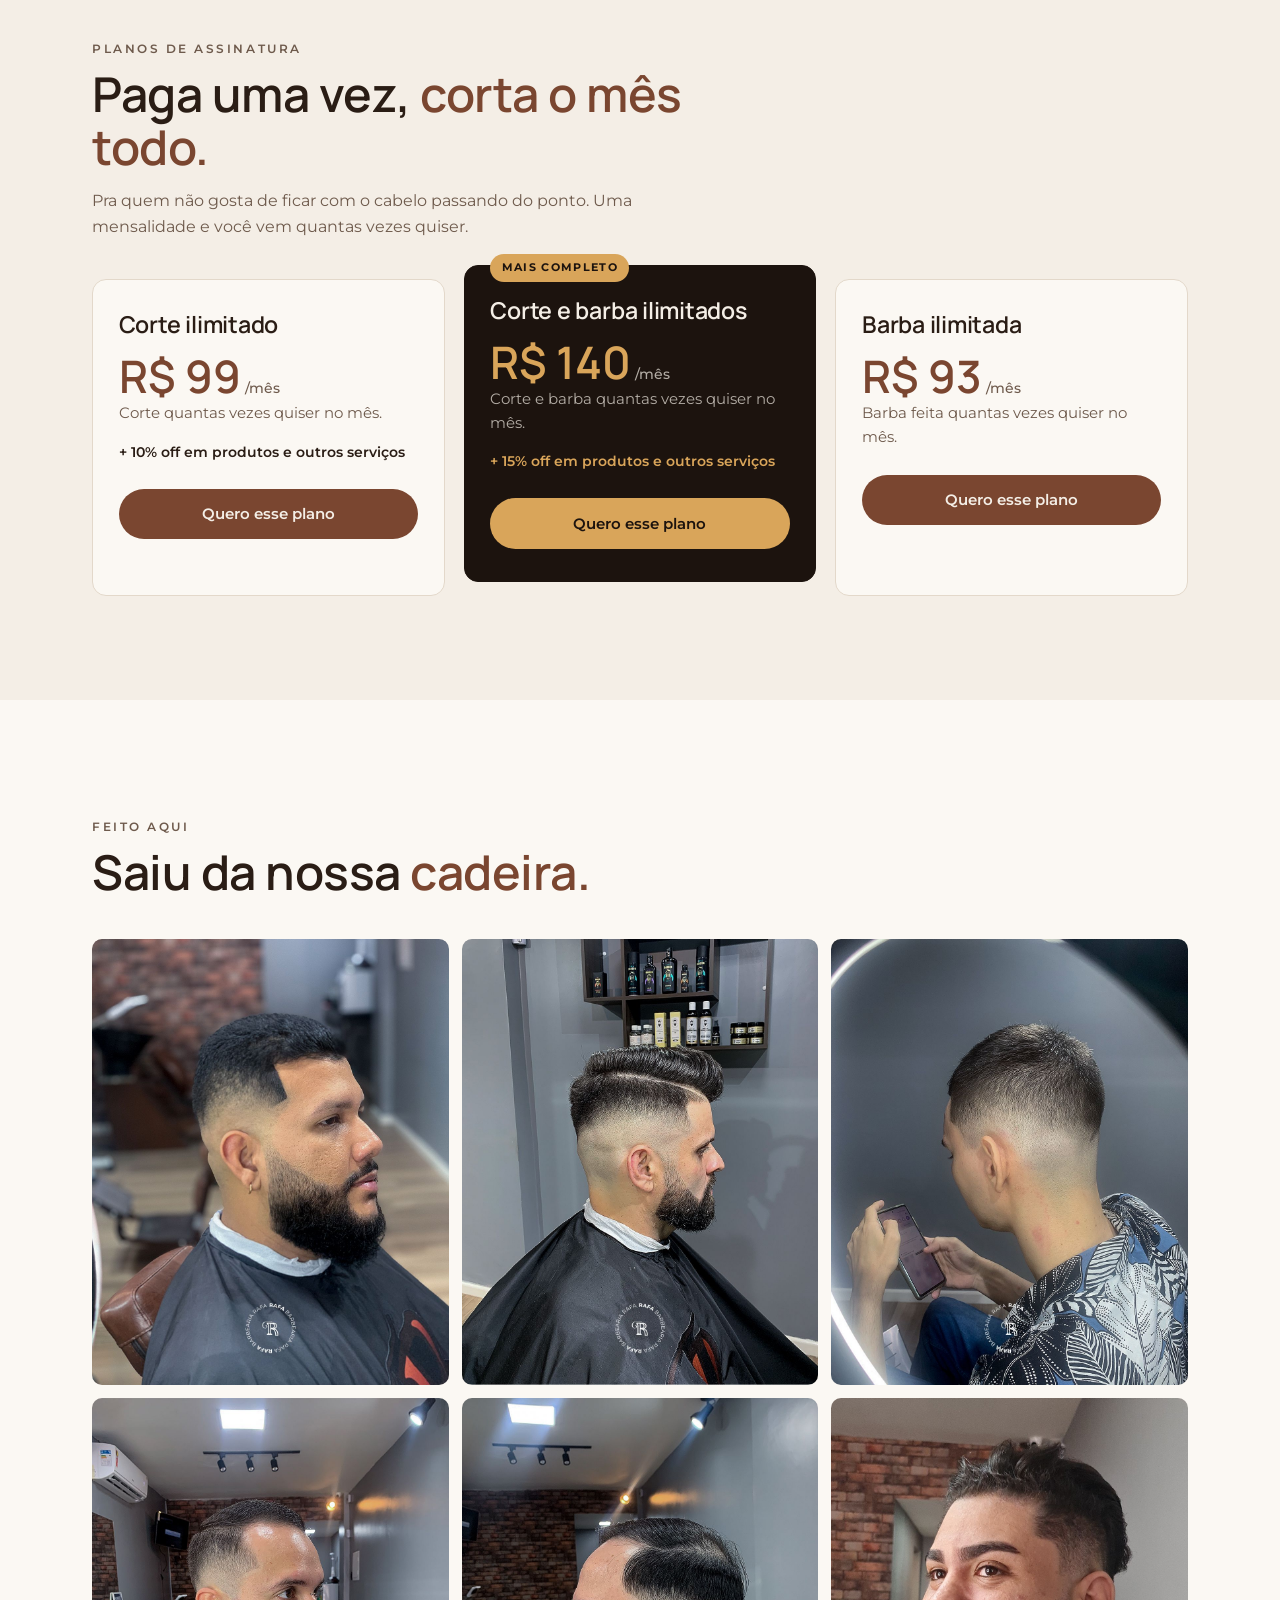
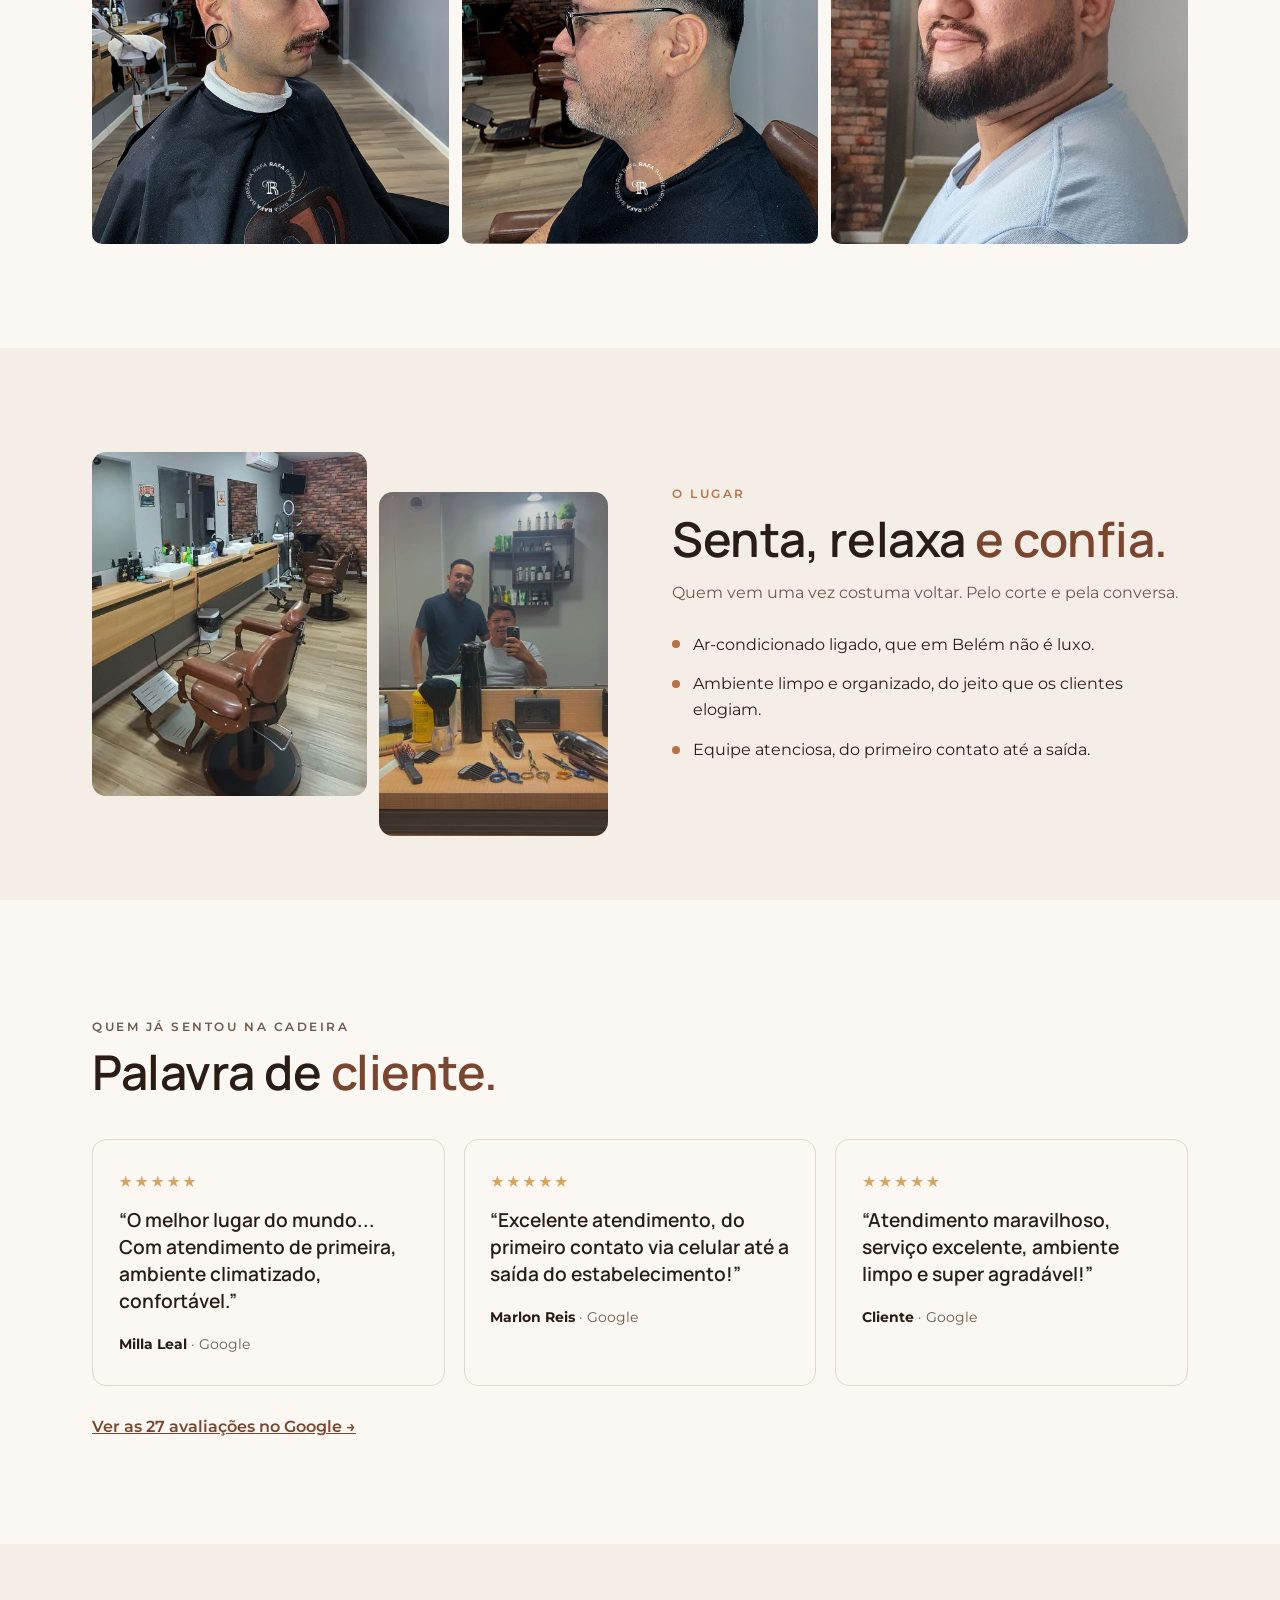
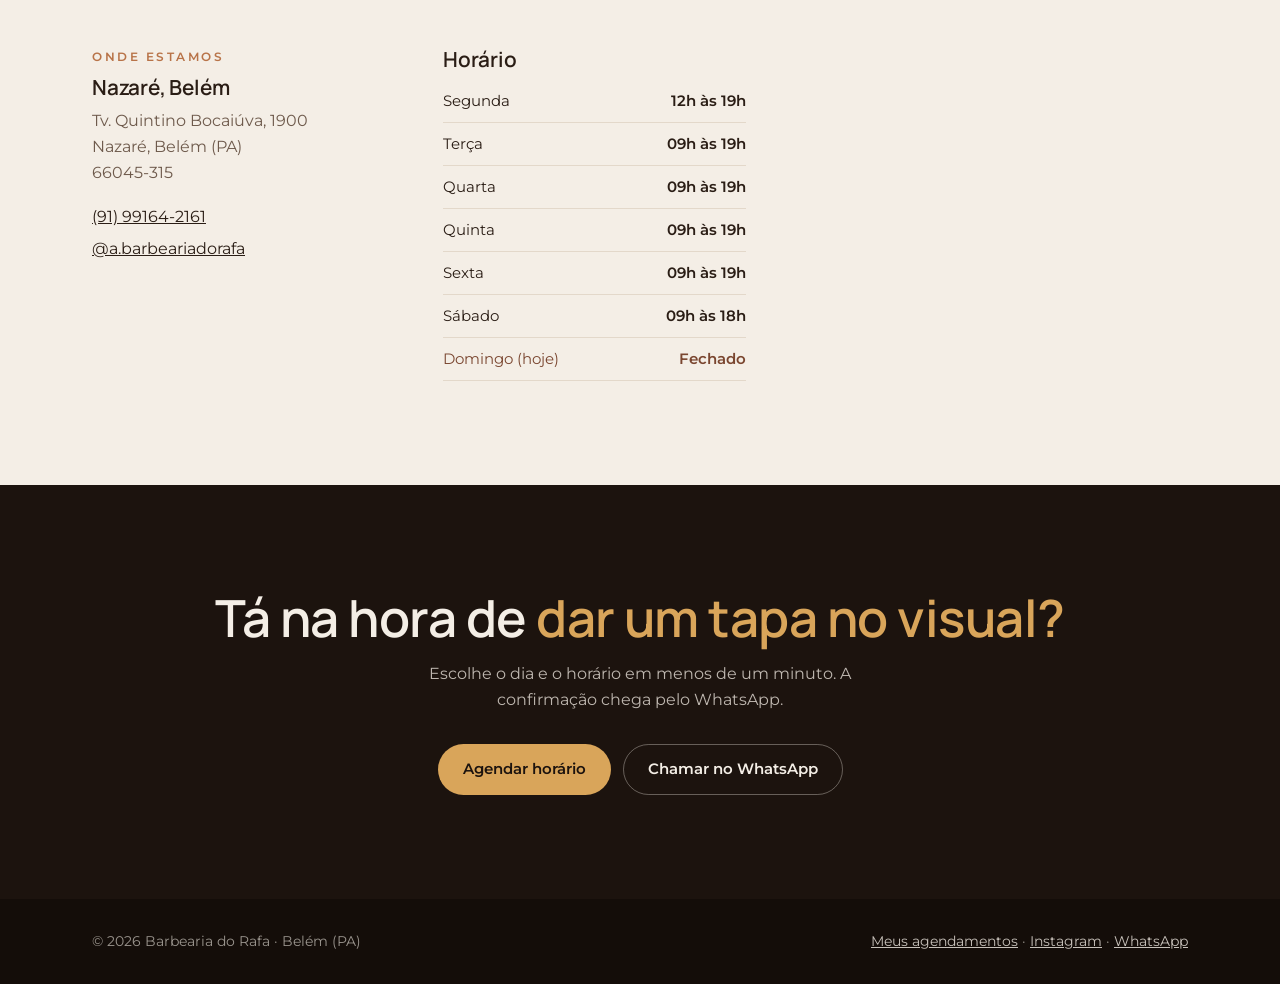
==== commit ec93cae0: "Fonte dos títulos: Manrope SemiBold (600) no lugar da Bodoni Moda Co-Authored-By: Claude Sonnet 5.5 " ====
--- a/index.html
+++ b/index.html
@@ -13,7 +13,7 @@
   <link rel="icon" href="img/logo.png">
   <link rel="preconnect" href="https://fonts.googleapis.com">
   <link rel="preconnect" href="https://fonts.gstatic.com" crossorigin>
-  <link href="https://fonts.googleapis.com/css2?family=Bodoni+Moda:ital,opsz,wght@0,6..96,500;0,6..96,600;1,6..96,500&family=Montserrat:wght@400;500;600;700&display=swap" rel="stylesheet">
+  <link href="https://fonts.googleapis.com/css2?family=Manrope:wght@600&family=Montserrat:wght@400;500;600;700&display=swap" rel="stylesheet">
   <link rel="stylesheet" href="css/style.css">
 </head>
 <body>
--- a/css/style.css
+++ b/css/style.css
@@ -9,7 +9,7 @@
   --tinta: #2a1d15;
   --suave: #6e5a4c;
   --linha: #e3d8ca;
-  --titulo: 'Bodoni Moda', Georgia, serif;
+  --titulo: 'Manrope', system-ui, sans-serif;
   --texto: 'Montserrat', system-ui, sans-serif;
   --raio: 14px;
   --max: 1160px;
@@ -22,7 +22,7 @@
 img { max-width: 100%; height: auto; display: block; }
 a { color: inherit; }
 h1, h2, h3 { font-family: var(--titulo); font-weight: 600; line-height: 1.1; margin: 0; letter-spacing: -0.01em; }
-h1 em, h2 em { font-style: italic; color: var(--ouro); font-weight: 500; }
+h1 em, h2 em { font-style: normal; color: var(--ouro); font-weight: 600; }
 p { margin: 0; }
 .wrap { width: 100%; max-width: var(--max); margin: 0 auto; padding: 0 20px; }
 .sobre { font-size: .72rem; font-weight: 600; letter-spacing: .22em; text-transform: uppercase; color: var(--cobre); }
@@ -59,7 +59,7 @@
 .menu-btn[aria-expanded="true"] span:nth-child(3) { transform: translateY(-7px) rotate(-45deg); }
 .menu-movel { position: fixed; z-index: 60; top: 68px; left: 0; right: 0; bottom: 0; overflow-y: auto; overscroll-behavior: contain; background: var(--cafe); color: var(--creme); padding: .5rem 20px calc(2rem + env(safe-area-inset-bottom)); display: flex; flex-direction: column; animation: menu-entra .18s ease-out; }
 .menu-movel ul { list-style: none; margin: 0; padding: 0; }
-.menu-movel li a { display: flex; align-items: center; min-height: 56px; font-family: var(--titulo); font-size: 1.55rem; font-weight: 500; color: var(--creme); text-decoration: none; border-bottom: 1px solid rgba(244, 238, 230, .1); }
+.menu-movel li a { display: flex; align-items: center; min-height: 56px; font-family: var(--titulo); font-size: 1.55rem; font-weight: 600; color: var(--creme); text-decoration: none; border-bottom: 1px solid rgba(244, 238, 230, .1); }
 .menu-movel li a[aria-current="page"] { color: var(--ouro); }
 .menu-movel .menu-cta { margin-top: 1.6rem; width: 100%; padding: 1rem; font-size: 1rem; }
 .menu-rodape { display: flex; gap: 1.5rem; justify-content: center; margin-top: 1.4rem; }
@@ -90,7 +90,7 @@
 .capa-foto img { width: 100%; aspect-ratio: 4 / 5; object-fit: cover; border-radius: 220px 220px var(--raio) var(--raio); }
 .capa-foto::before { content: ''; position: absolute; inset: -12px; border: 1px solid rgba(217, 165, 90, .45); border-radius: 232px 232px 20px 20px; pointer-events: none; }
 .selo { position: absolute; left: -10px; bottom: 28px; background: var(--creme); color: var(--tinta); border-radius: 12px; padding: .8rem 1rem; box-shadow: 0 14px 30px rgba(0, 0, 0, .35); font-size: .8rem; line-height: 1.35; }
-.selo b { display: block; font-family: var(--titulo); font-size: 1.05rem; }
+.selo b { display: block; font-family: var(--titulo); font-weight: 600; font-size: 1.05rem; }
 
 /* Faixa de horários */
 .faixa { background: var(--terra); color: var(--creme); }
@@ -150,7 +150,7 @@
 /* Avaliações */
 .avaliacoes { display: grid; gap: 1.2rem; }
 .avaliacao { margin: 0; background: var(--papel); border-radius: var(--raio); padding: 1.8rem 1.6rem; border: 1px solid var(--linha); }
-.avaliacao blockquote { margin: .8rem 0 1.2rem; font-family: var(--titulo); font-size: 1.2rem; line-height: 1.4; }
+.avaliacao blockquote { margin: .8rem 0 1.2rem; font-family: var(--titulo); font-weight: 600; font-size: 1.2rem; line-height: 1.4; }
 .avaliacao figcaption { font-size: .85rem; color: var(--suave); }
 .avaliacao figcaption b { color: var(--tinta); }
 .google-link { display: inline-block; margin-top: 1.8rem; font-weight: 600; color: var(--terra); }
@@ -223,7 +223,7 @@
 .dias .opcao { scroll-snap-align: start; flex: none; }
 .dias .cx { flex-direction: column; gap: 0; width: 68px; padding: .7rem 0; text-align: center; }
 .dias .cx small { text-transform: uppercase; letter-spacing: .08em; font-size: .68rem; }
-.dias .cx b { font-family: var(--titulo); font-size: 1.5rem; line-height: 1.2; }
+.dias .cx b { font-family: var(--titulo); font-weight: 600; font-size: 1.5rem; line-height: 1.2; }
 .horas { display: grid; grid-template-columns: repeat(auto-fill, minmax(78px, 1fr)); gap: .5rem; }
 .horas .cx { justify-content: center; padding: .7rem 0; font-weight: 600; font-size: .92rem; }
 .vazio { color: var(--suave); font-size: .92rem; }
@@ -262,6 +262,7 @@
 .op-lembrete small { display: block; color: var(--suave); font-size: .8rem; margin-top: .1rem; }
 .op-lembrete.principal { border-color: var(--terra); background: #f8efe7; }
 .nota-lembrete, .aviso-app { font-size: .8rem; color: var(--suave); margin: .2rem 0 0; }
+.nota-lembrete a { display: inline-flex; align-items: center; min-height: 44px; color: var(--terra); font-weight: 600; }
 .aviso-app { background: #fff4dc; color: #6b4a12; padding: .7rem .9rem; border-radius: 10px; margin: 0; }
 .ok .opcoes-lembrete { max-width: 30rem; margin-top: .8rem; }
 
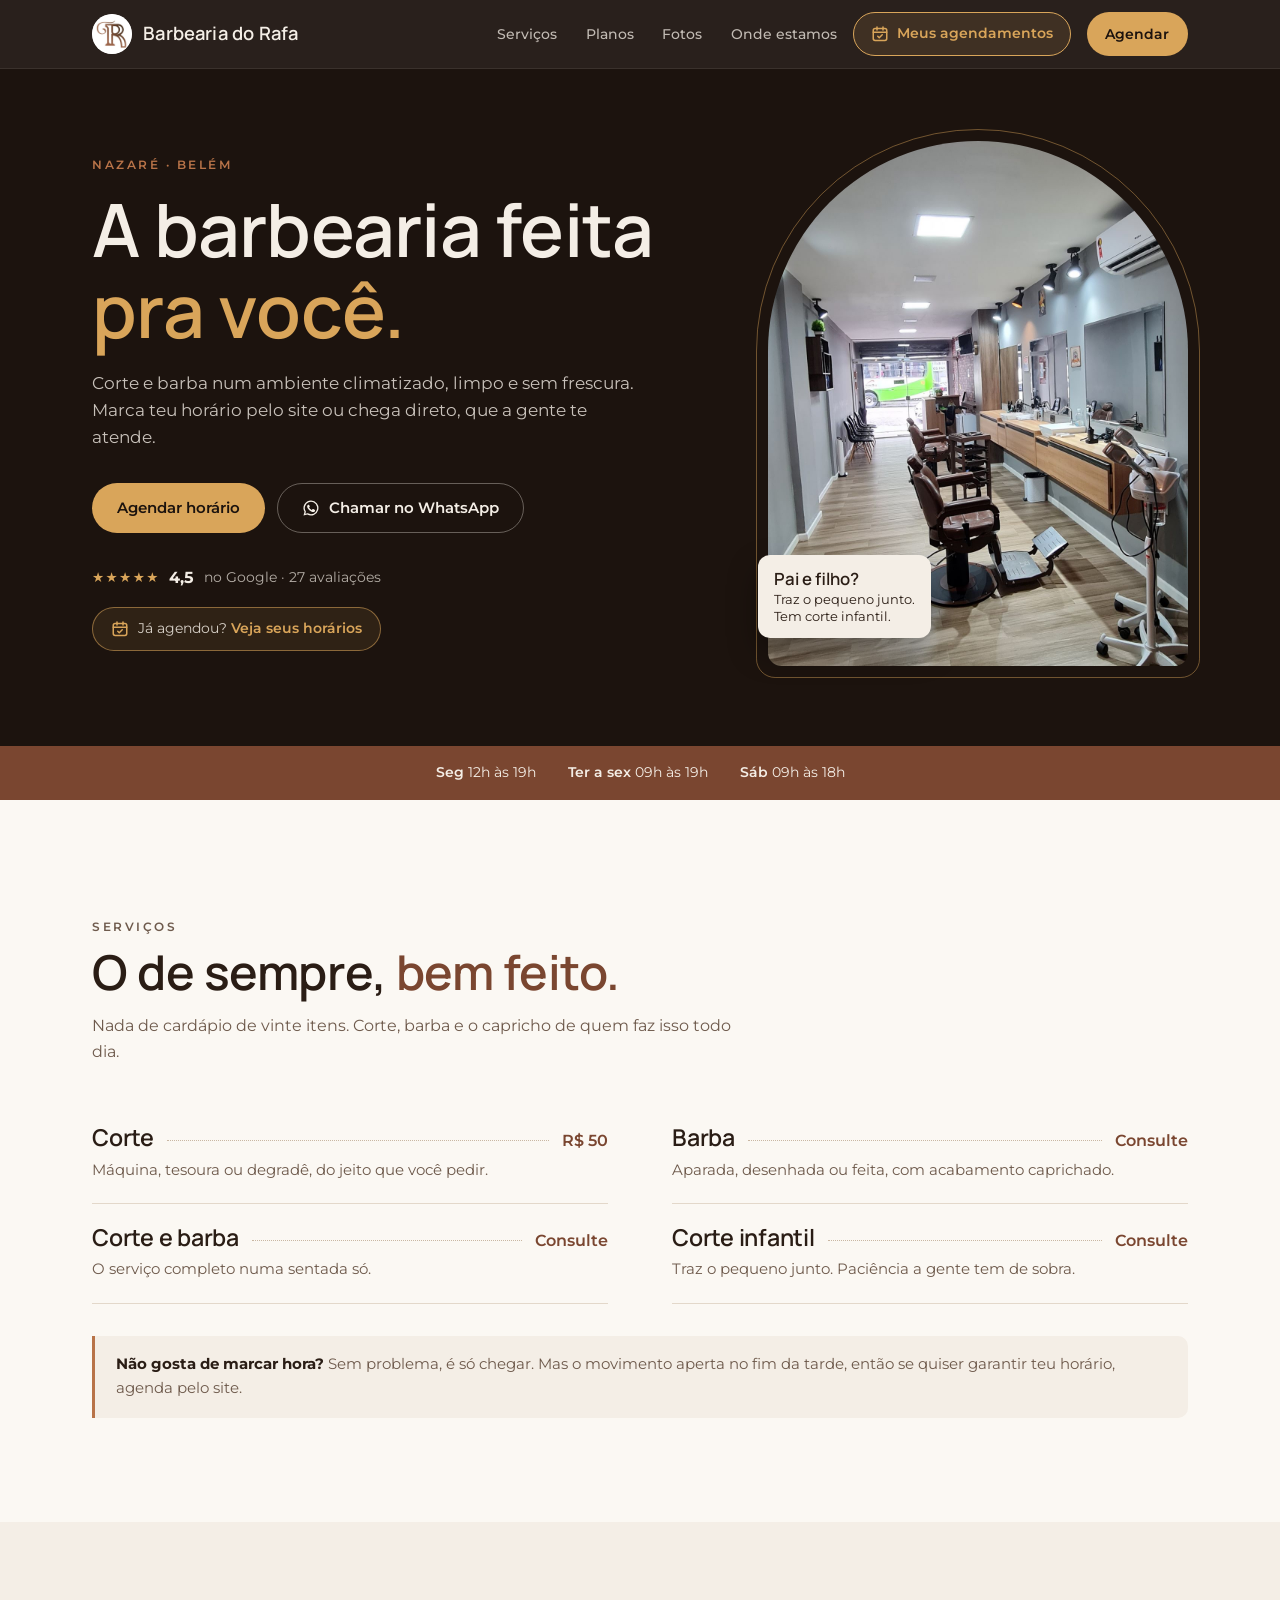
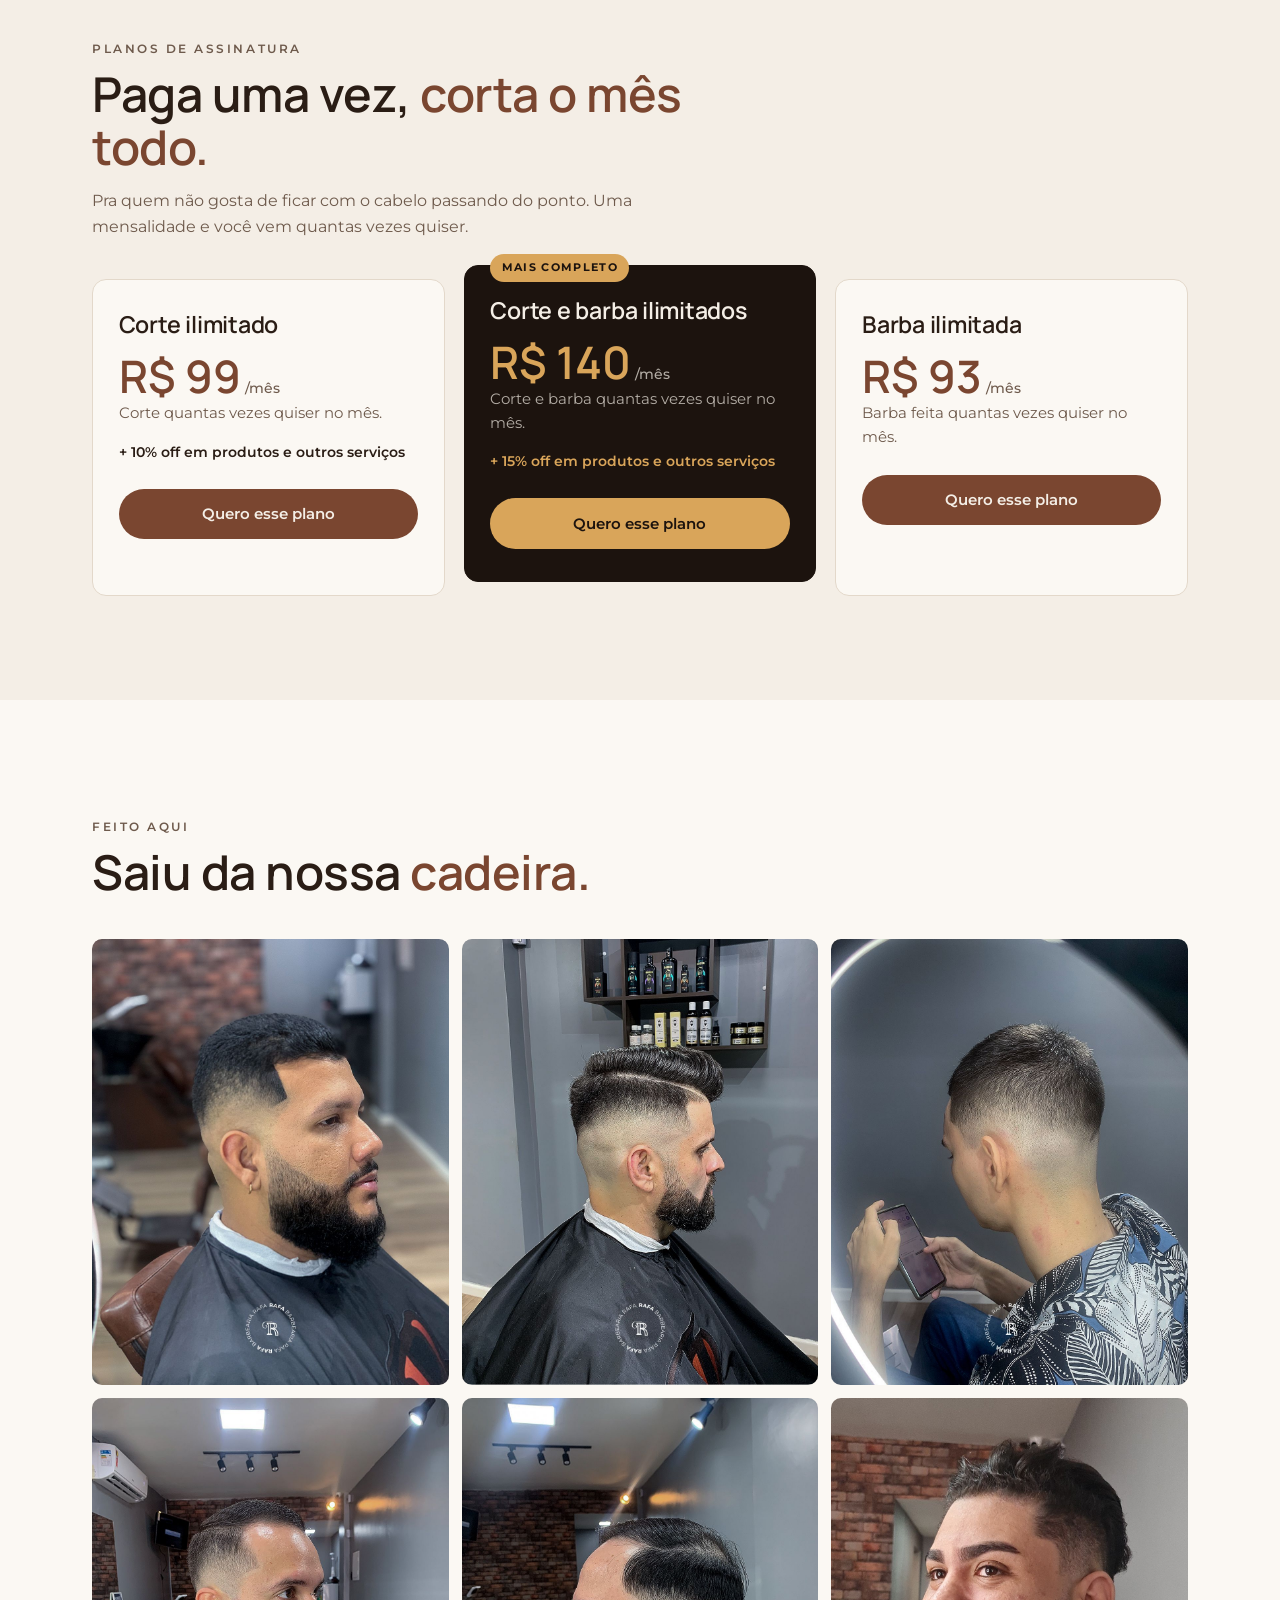
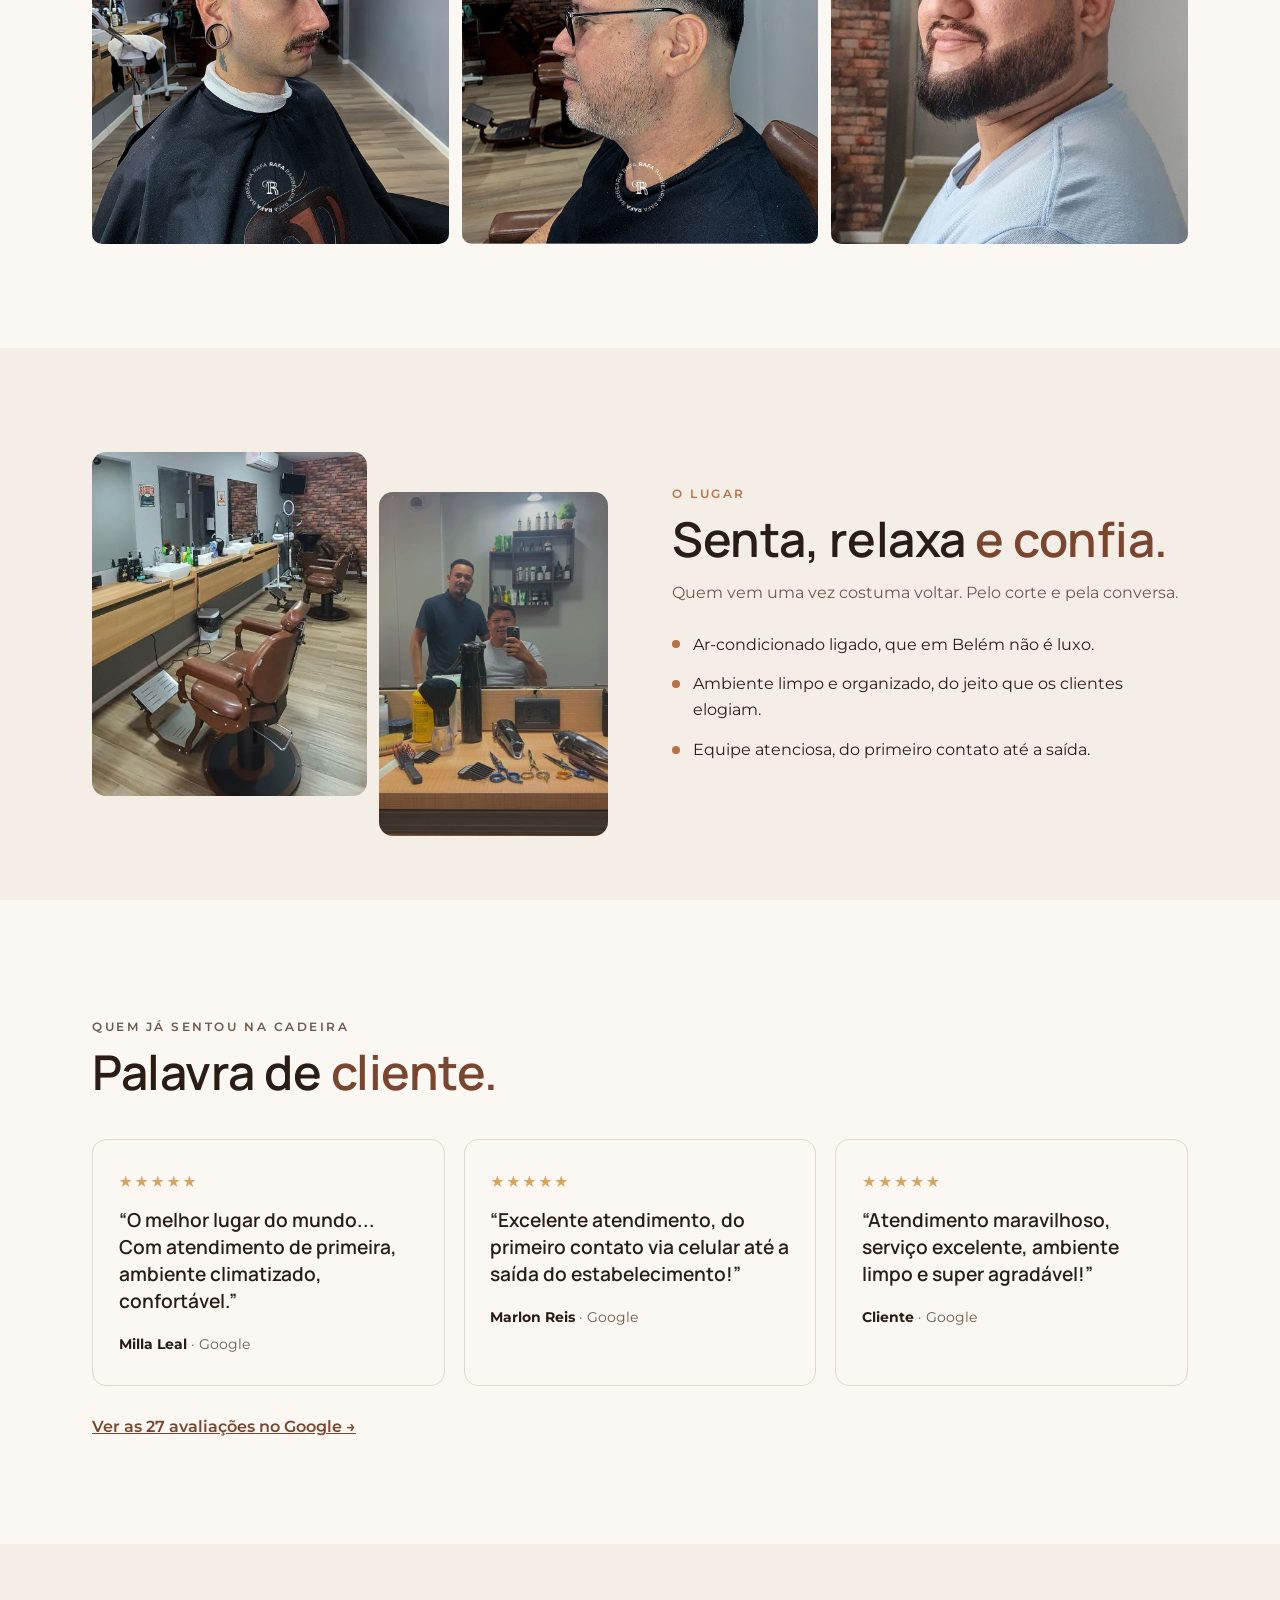
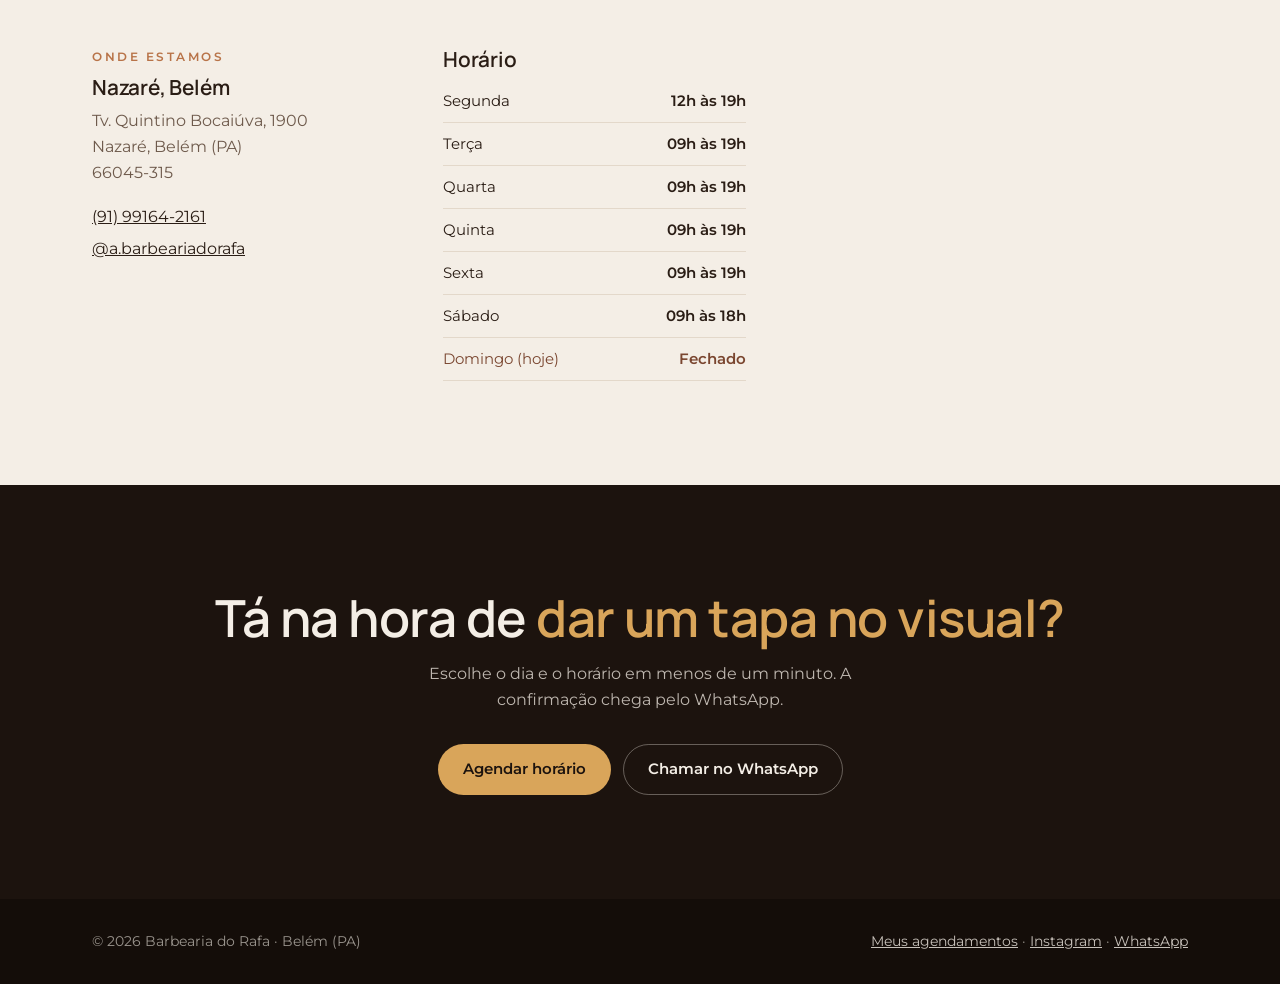
==== commit 8245b0ec: "Destaca 'Meus agendamentos': botão dourado no topo, cartão no menu do celular e atalho na capa Co-Au" ====
--- a/index.html
+++ b/index.html
@@ -2,7 +2,7 @@
 <html lang="pt-BR">
 <head>
   <meta charset="utf-8">
-  <meta name="viewport" content="width=device-width, initial-scale=1">
+  <meta name="viewport" content="width=device-width, initial-scale=1, maximum-scale=1, user-scalable=no">
   <title>Barbearia do Rafa · Corte e barba em Nazaré, Belém</title>
   <meta name="description" content="Corte, barba e planos de assinatura na Tv. Quintino Bocaiúva, 1900, em Nazaré, Belém. Agende pelo site ou chegue direto.">
   <meta name="theme-color" content="#1c130e">
@@ -26,8 +26,8 @@
       <a href="#planos">Planos</a>
       <a href="#fotos">Fotos</a>
       <a href="#onde">Onde estamos</a>
-      <a href="meus-agendamentos.html">Meus agendamentos</a>
     </nav>
+    <a class="btn-meus" href="meus-agendamentos.html"><svg viewBox="0 0 24 24" fill="none" stroke="currentColor" stroke-width="2" stroke-linecap="round" stroke-linejoin="round" aria-hidden="true"><rect x="3" y="4.5" width="18" height="16" rx="2.5"/><path d="M3 9.5h18M8 2.5v4M16 2.5v4M9 15l2 2 4-4"/></svg><span class="rot-longo">Meus agendamentos</span><span class="rot-curto" aria-hidden="true">Horários</span></a>
     <a class="btn btn-ouro" href="agendamento.html">Agendar</a>
   </div>
 </header>
@@ -47,7 +47,7 @@
           </a>
         </div>
         <p class="nota"><span class="estrelas" aria-hidden="true">★★★★★</span><b>4,5</b> no Google · 27 avaliações</p>
-        <p class="ja-agendou">Já agendou? <a href="meus-agendamentos.html">Veja seus horários</a></p>
+        <a class="ja-agendou" href="meus-agendamentos.html"><svg viewBox="0 0 24 24" fill="none" stroke="currentColor" stroke-width="2" stroke-linecap="round" stroke-linejoin="round" aria-hidden="true"><rect x="3" y="4.5" width="18" height="16" rx="2.5"/><path d="M3 9.5h18M8 2.5v4M16 2.5v4M9 15l2 2 4-4"/></svg><span>Já agendou? <b>Veja seus horários</b></span></a>
       </div>
       <div class="capa-foto">
         <img src="img/salao-fundo.jpg" alt="Salão da Barbearia do Rafa, com cadeiras de couro marrom e bancada de madeira" width="1120" height="1400">
@@ -195,6 +195,7 @@
 </div>
 
 <script src="js/dados.js"></script>
+<script src="js/mobile.js"></script>
 <script src="js/menu.js"></script>
 <script>
 (() => {
--- a/css/style.css
+++ b/css/style.css
@@ -276,3 +276,43 @@
 @media (prefers-reduced-motion: reduce) {
   * { transition: none !important; animation: none !important; scroll-behavior: auto !important; }
 }
+
+/* Celular (tela de toque): sem zoom e sem seleção de texto, pra usar como um app.
+   Campos de formulário continuam selecionáveis pra poder digitar e colar. */
+@media (pointer: coarse) {
+  html { touch-action: manipulation; -webkit-text-size-adjust: 100%; }
+  body { -webkit-user-select: none; user-select: none; -webkit-touch-callout: none; }
+  input, textarea, select { -webkit-user-select: text; user-select: text; -webkit-touch-callout: default; }
+  img { -webkit-user-drag: none; }
+}
+
+/* "Meus agendamentos" em destaque: botão no topo, cartão no menu do celular e atalho na capa */
+.topo .wrap { justify-content: flex-start; }
+.topo .marca { margin-right: auto; min-width: 0; }
+.btn-meus { display: inline-flex; align-items: center; justify-content: center; gap: .5rem; flex: none; min-height: 44px; padding: .55rem 1.05rem; border: 1.5px solid var(--ouro); border-radius: 999px; background: rgba(217, 165, 90, .12); color: var(--ouro); font: 600 .85rem/1 var(--texto); text-decoration: none; white-space: nowrap; transition: background .2s, color .2s; }
+.btn-meus svg { width: 18px; height: 18px; flex: none; }
+.btn-meus:hover, .btn-meus[aria-current="page"] { background: var(--ouro); color: var(--cafe); }
+.btn-meus .rot-curto { display: none; }
+@media (max-width: 899px) {
+  /* No celular: ícone com a palavra "Horários" embaixo, do lado do ☰ */
+  .topo .wrap { gap: .5rem; }
+  .btn-meus { flex-direction: column; gap: 3px; width: 64px; min-height: 48px; padding: 5px 4px; border-radius: 12px; font-size: .64rem; letter-spacing: .02em; }
+  .btn-meus svg { width: 20px; height: 20px; }
+  .btn-meus .rot-longo { display: none; }
+  .btn-meus .rot-curto { display: block; }
+}
+@media (max-width: 359px) {
+  .marca span { font-size: 1rem; }
+  .marca img { width: 34px; height: 34px; }
+  .btn-meus { width: 56px; }
+}
+.menu-meus { display: flex; align-items: center; gap: .9rem; margin: .9rem 0 .6rem; padding: 1rem 1.1rem; min-height: 64px; border: 1.5px solid var(--ouro); border-radius: 14px; background: rgba(217, 165, 90, .12); color: var(--creme); text-decoration: none; }
+.menu-meus svg { width: 26px; height: 26px; flex: none; color: var(--ouro); }
+.menu-meus b { display: block; font-family: var(--titulo); font-size: 1.2rem; font-weight: 600; color: var(--ouro); }
+.menu-meus small { display: block; font-size: .8rem; color: rgba(244, 238, 230, .7); line-height: 1.35; }
+.menu-meus[aria-current="page"] { background: var(--ouro); }
+.menu-meus[aria-current="page"] b, .menu-meus[aria-current="page"] svg, .menu-meus[aria-current="page"] small { color: var(--cafe); }
+a.ja-agendou { display: inline-flex; align-items: center; gap: .6rem; min-height: 44px; margin-top: 1rem; padding: .55rem 1.1rem; border: 1.5px solid rgba(217, 165, 90, .55); border-radius: 999px; background: rgba(217, 165, 90, .1); color: rgba(244, 238, 230, .85); font-size: .88rem; text-decoration: none; }
+a.ja-agendou svg { width: 18px; height: 18px; flex: none; color: var(--ouro); }
+a.ja-agendou b { color: var(--ouro); font-weight: 600; }
+a.ja-agendou:hover { border-color: var(--ouro); }
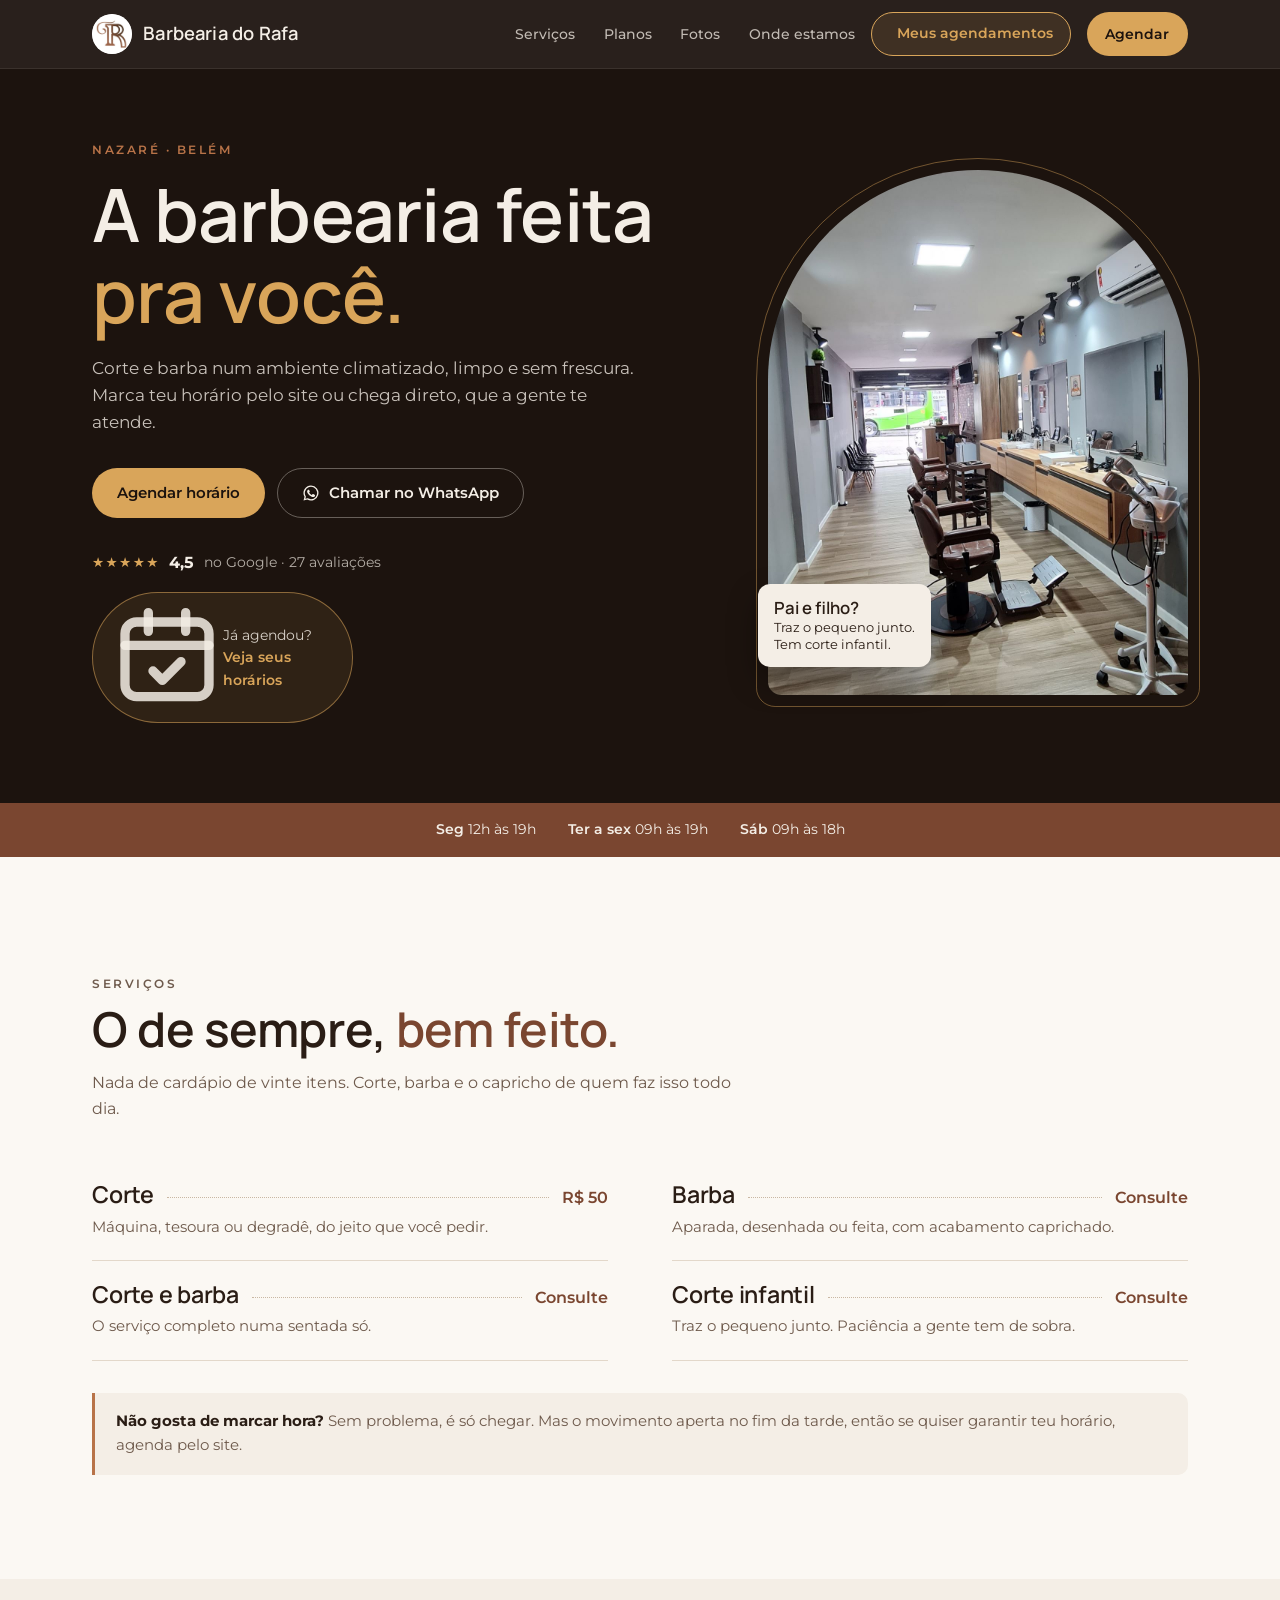
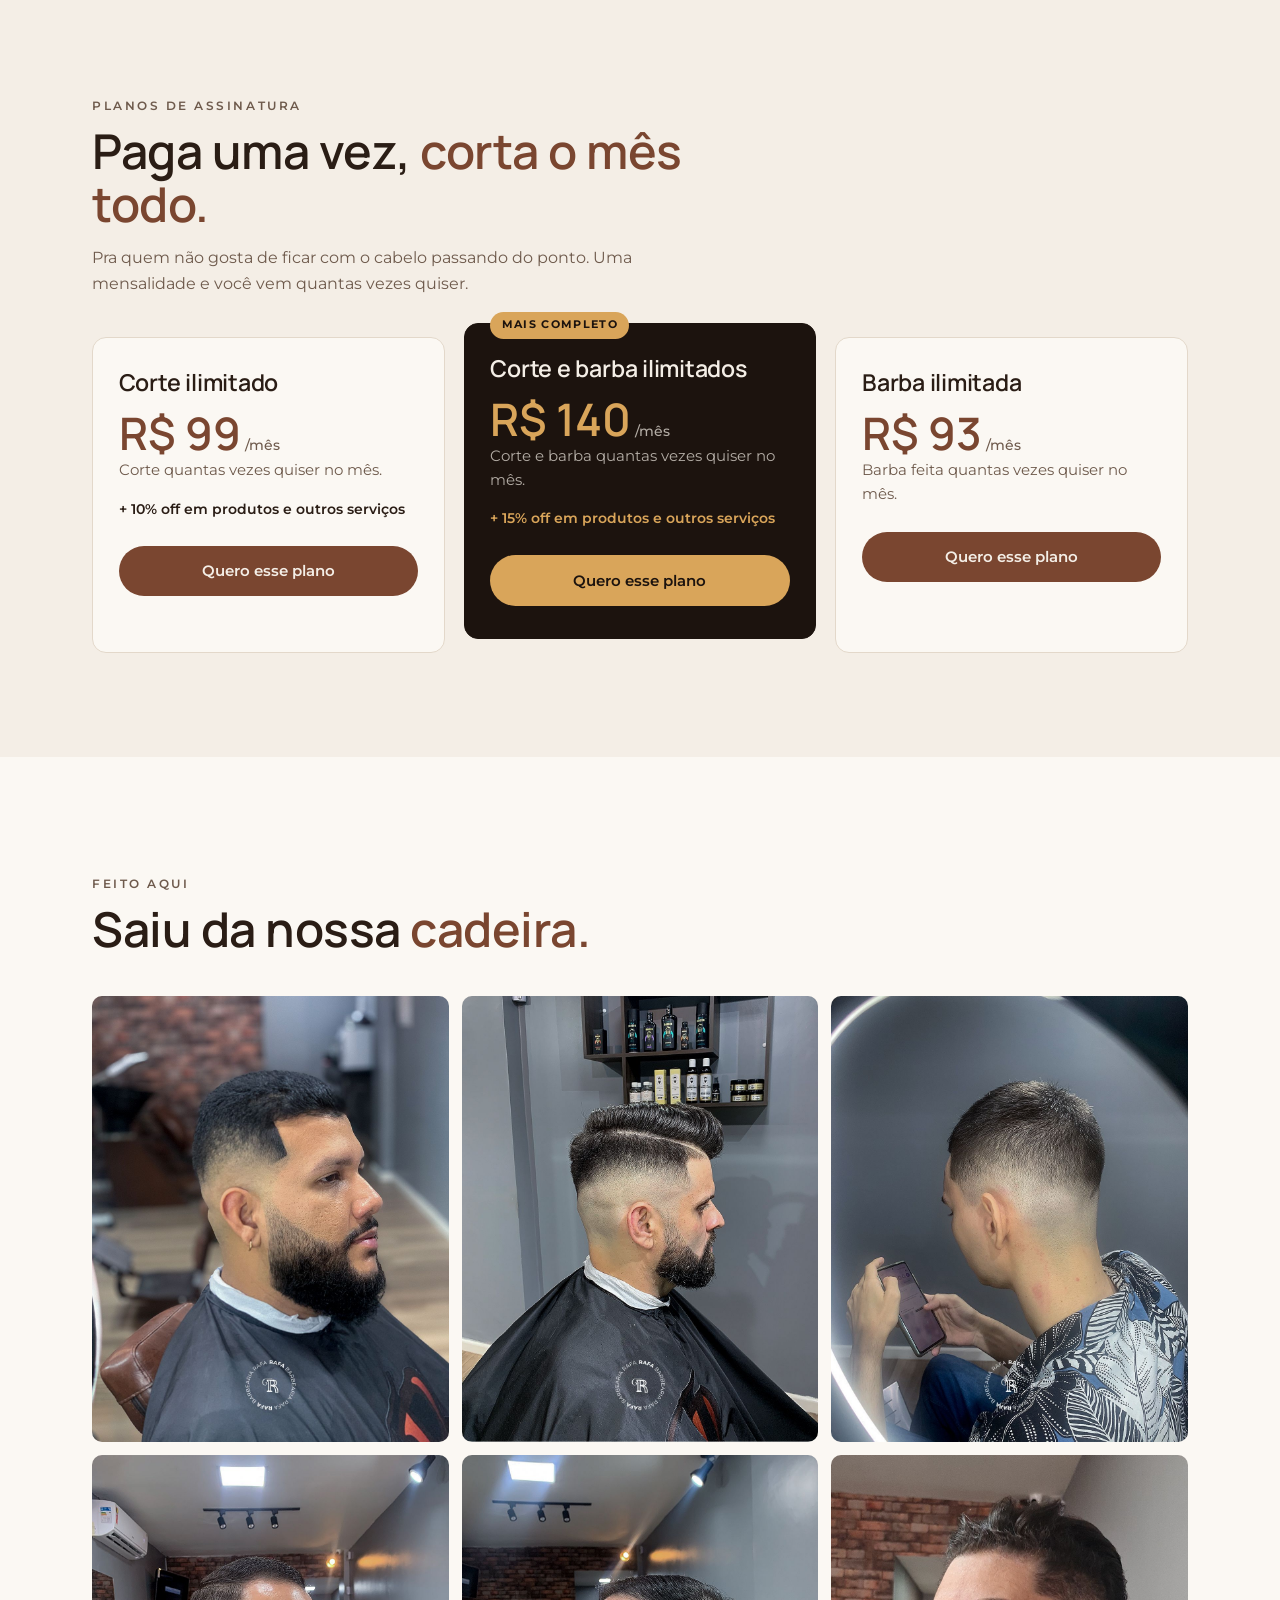
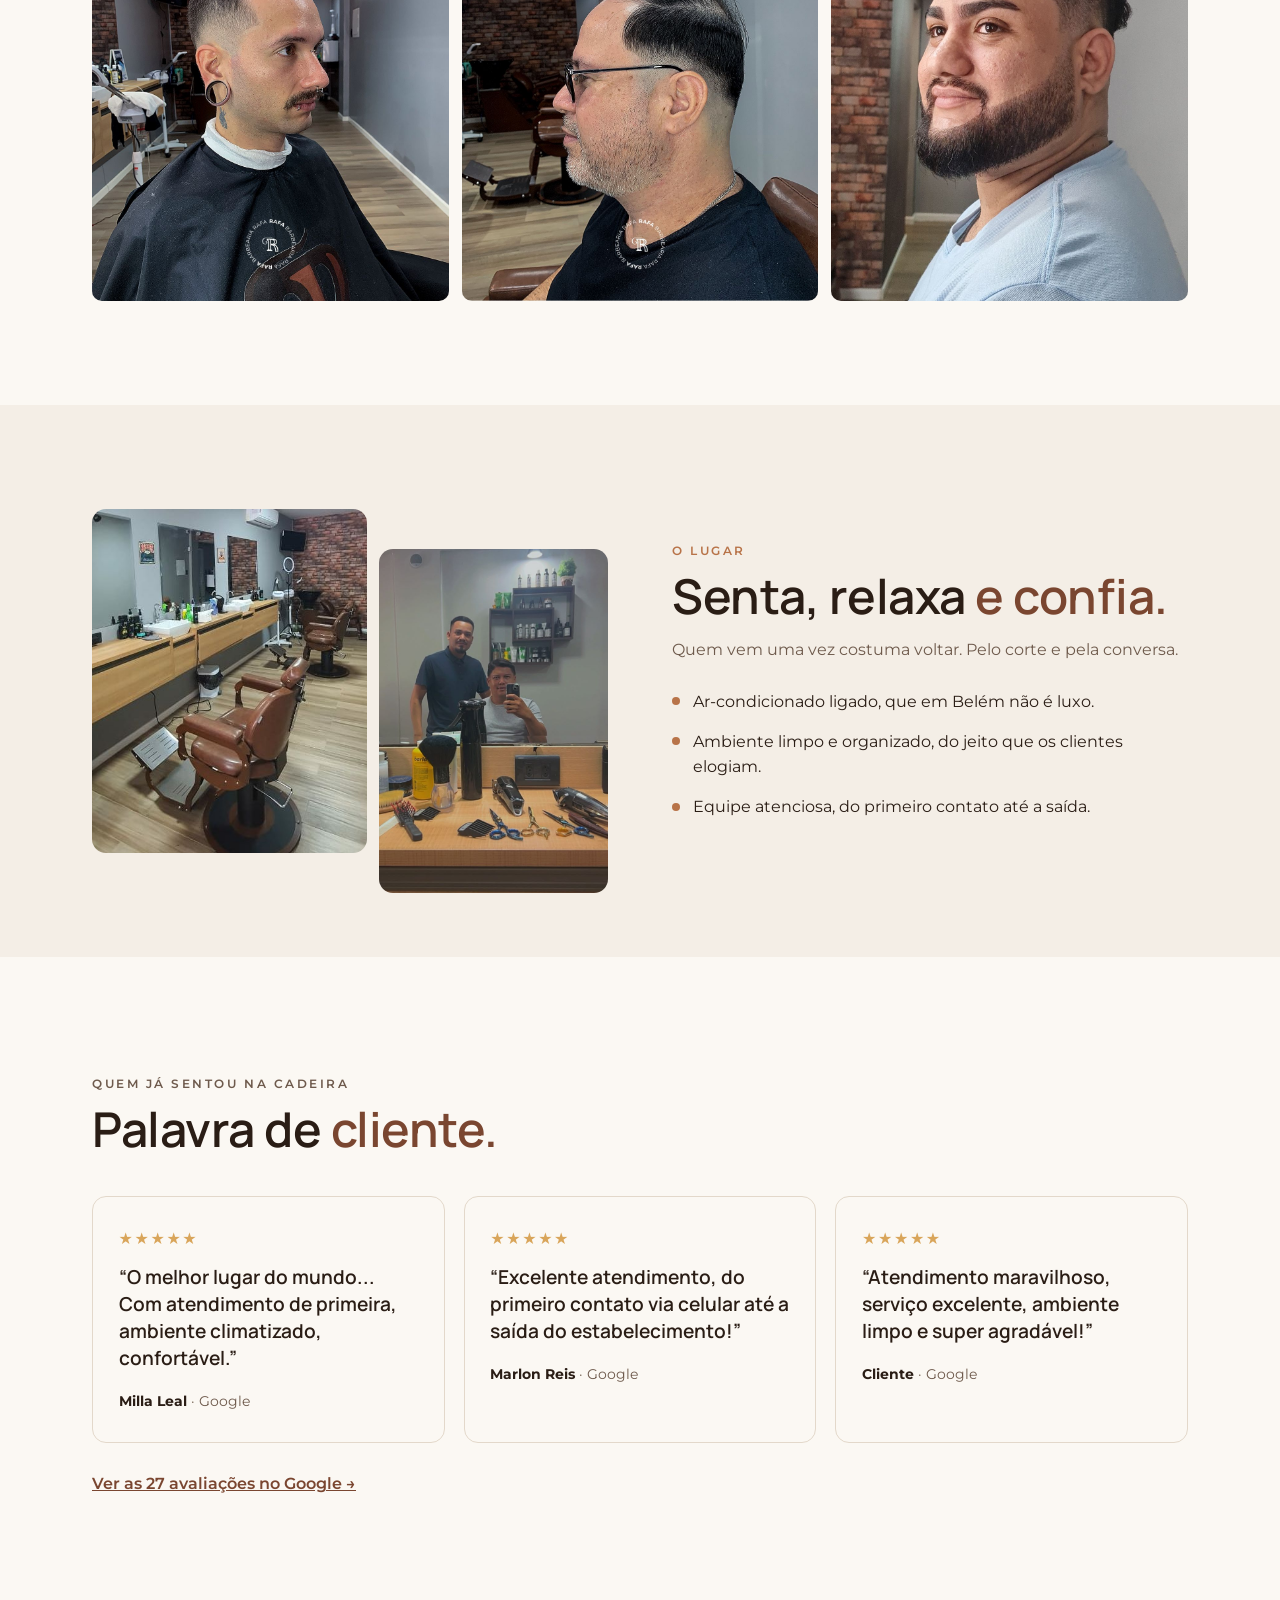
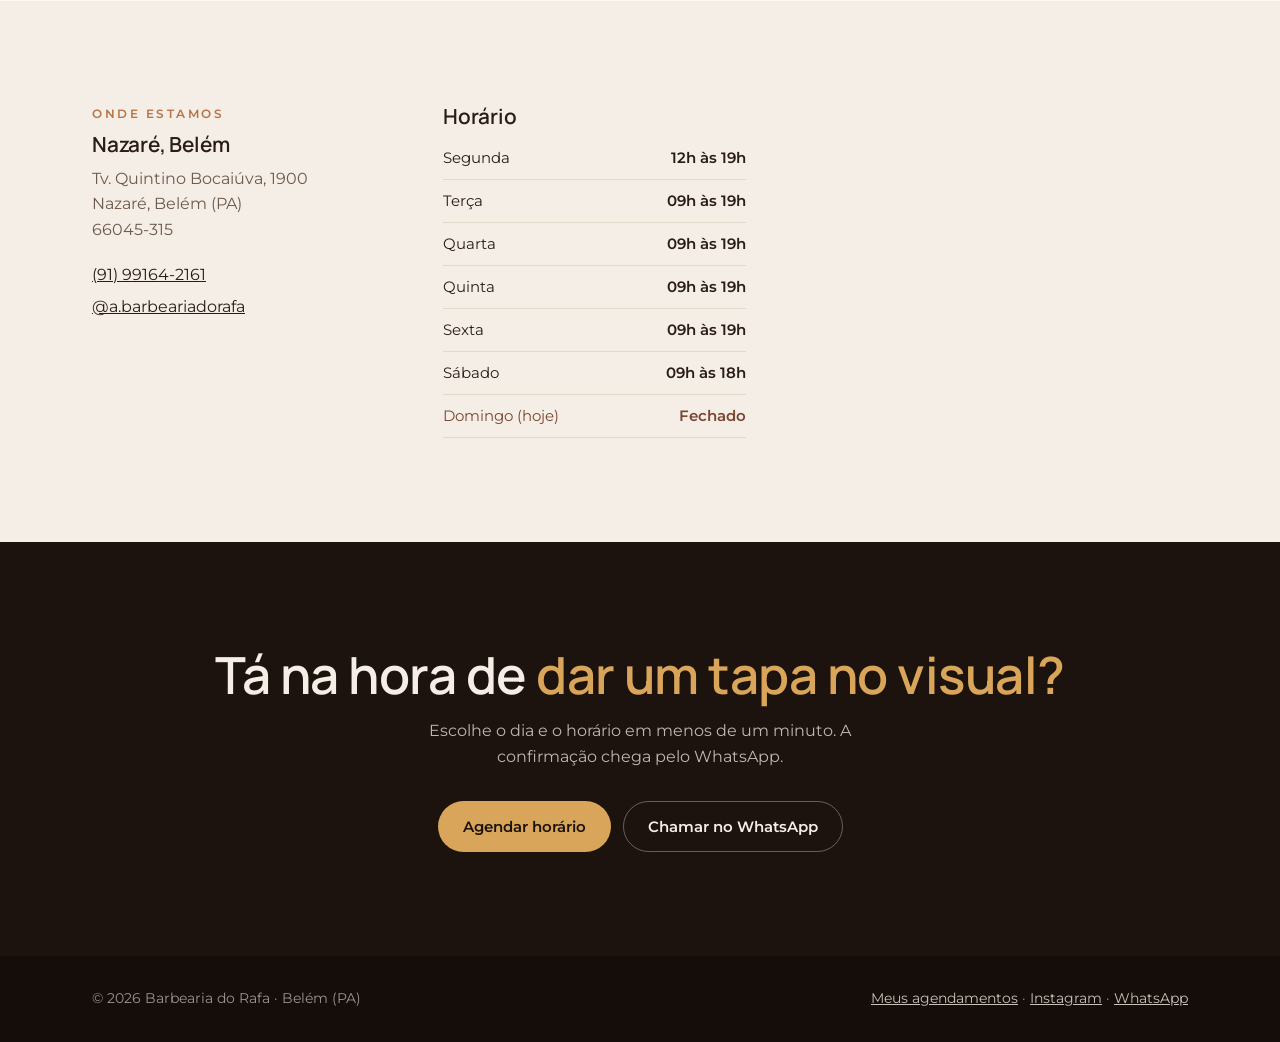
==== commit 49676828: "Meus agendamentos: tira o ícone de calendário, fica só o texto Co-Authored-By: Claude Sonnet 5.5 <no" ====
--- a/index.html
+++ b/index.html
@@ -27,7 +27,7 @@
       <a href="#fotos">Fotos</a>
       <a href="#onde">Onde estamos</a>
     </nav>
-    <a class="btn-meus" href="meus-agendamentos.html"><svg viewBox="0 0 24 24" fill="none" stroke="currentColor" stroke-width="2" stroke-linecap="round" stroke-linejoin="round" aria-hidden="true"><rect x="3" y="4.5" width="18" height="16" rx="2.5"/><path d="M3 9.5h18M8 2.5v4M16 2.5v4M9 15l2 2 4-4"/></svg><span class="rot-longo">Meus agendamentos</span><span class="rot-curto" aria-hidden="true">Horários</span></a>
+    <a class="btn-meus" href="meus-agendamentos.html"><svg viewBox="0 0 24 24" fill="none" stroke="currentColor" stroke-width="2" stroke-linecap="round" stroke-linejoin="round" aria-hidden="true"><rect x="3" y="4.5" width="18" height="16" rx="2.5"/><path d="M3 9.5h18M8 2.5v4M16 2.5v4M9 15l2 2 4-4"/></svg><span class="rot-longo">Meus agendamentos</span><span class="rot-curto" aria-hidden="true">Meus horários</span></a>
     <a class="btn btn-ouro" href="agendamento.html">Agendar</a>
   </div>
 </header>
--- a/css/style.css
+++ b/css/style.css
@@ -290,29 +290,25 @@
 .topo .wrap { justify-content: flex-start; }
 .topo .marca { margin-right: auto; min-width: 0; }
 .btn-meus { display: inline-flex; align-items: center; justify-content: center; gap: .5rem; flex: none; min-height: 44px; padding: .55rem 1.05rem; border: 1.5px solid var(--ouro); border-radius: 999px; background: rgba(217, 165, 90, .12); color: var(--ouro); font: 600 .85rem/1 var(--texto); text-decoration: none; white-space: nowrap; transition: background .2s, color .2s; }
-.btn-meus svg { width: 18px; height: 18px; flex: none; }
 .btn-meus:hover, .btn-meus[aria-current="page"] { background: var(--ouro); color: var(--cafe); }
 .btn-meus .rot-curto { display: none; }
 @media (max-width: 899px) {
-  /* No celular: ícone com a palavra "Horários" embaixo, do lado do ☰ */
+  /* No celular: versão curta ("Meus horários"), do lado do ☰ */
   .topo .wrap { gap: .5rem; }
-  .btn-meus { flex-direction: column; gap: 3px; width: 64px; min-height: 48px; padding: 5px 4px; border-radius: 12px; font-size: .64rem; letter-spacing: .02em; }
-  .btn-meus svg { width: 20px; height: 20px; }
+  .btn-meus { min-height: 44px; padding: .5rem .8rem; font-size: .8rem; }
   .btn-meus .rot-longo { display: none; }
   .btn-meus .rot-curto { display: block; }
 }
 @media (max-width: 359px) {
   .marca span { font-size: 1rem; }
   .marca img { width: 34px; height: 34px; }
-  .btn-meus { width: 56px; }
+  .btn-meus { padding: .5rem .65rem; font-size: .76rem; }
 }
 .menu-meus { display: flex; align-items: center; gap: .9rem; margin: .9rem 0 .6rem; padding: 1rem 1.1rem; min-height: 64px; border: 1.5px solid var(--ouro); border-radius: 14px; background: rgba(217, 165, 90, .12); color: var(--creme); text-decoration: none; }
-.menu-meus svg { width: 26px; height: 26px; flex: none; color: var(--ouro); }
 .menu-meus b { display: block; font-family: var(--titulo); font-size: 1.2rem; font-weight: 600; color: var(--ouro); }
 .menu-meus small { display: block; font-size: .8rem; color: rgba(244, 238, 230, .7); line-height: 1.35; }
 .menu-meus[aria-current="page"] { background: var(--ouro); }
-.menu-meus[aria-current="page"] b, .menu-meus[aria-current="page"] svg, .menu-meus[aria-current="page"] small { color: var(--cafe); }
-a.ja-agendou { display: inline-flex; align-items: center; gap: .6rem; min-height: 44px; margin-top: 1rem; padding: .55rem 1.1rem; border: 1.5px solid rgba(217, 165, 90, .55); border-radius: 999px; background: rgba(217, 165, 90, .1); color: rgba(244, 238, 230, .85); font-size: .88rem; text-decoration: none; }
-a.ja-agendou svg { width: 18px; height: 18px; flex: none; color: var(--ouro); }
+.menu-meus[aria-current="page"] b, .menu-meus[aria-current="page"] small { color: var(--cafe); }
+a.ja-agendou { display: inline-flex; align-items: center; min-height: 44px; margin-top: 1rem; padding: .55rem 1.1rem; border: 1.5px solid rgba(217, 165, 90, .55); border-radius: 999px; background: rgba(217, 165, 90, .1); color: rgba(244, 238, 230, .85); font-size: .88rem; text-decoration: none; }
 a.ja-agendou b { color: var(--ouro); font-weight: 600; }
 a.ja-agendou:hover { border-color: var(--ouro); }
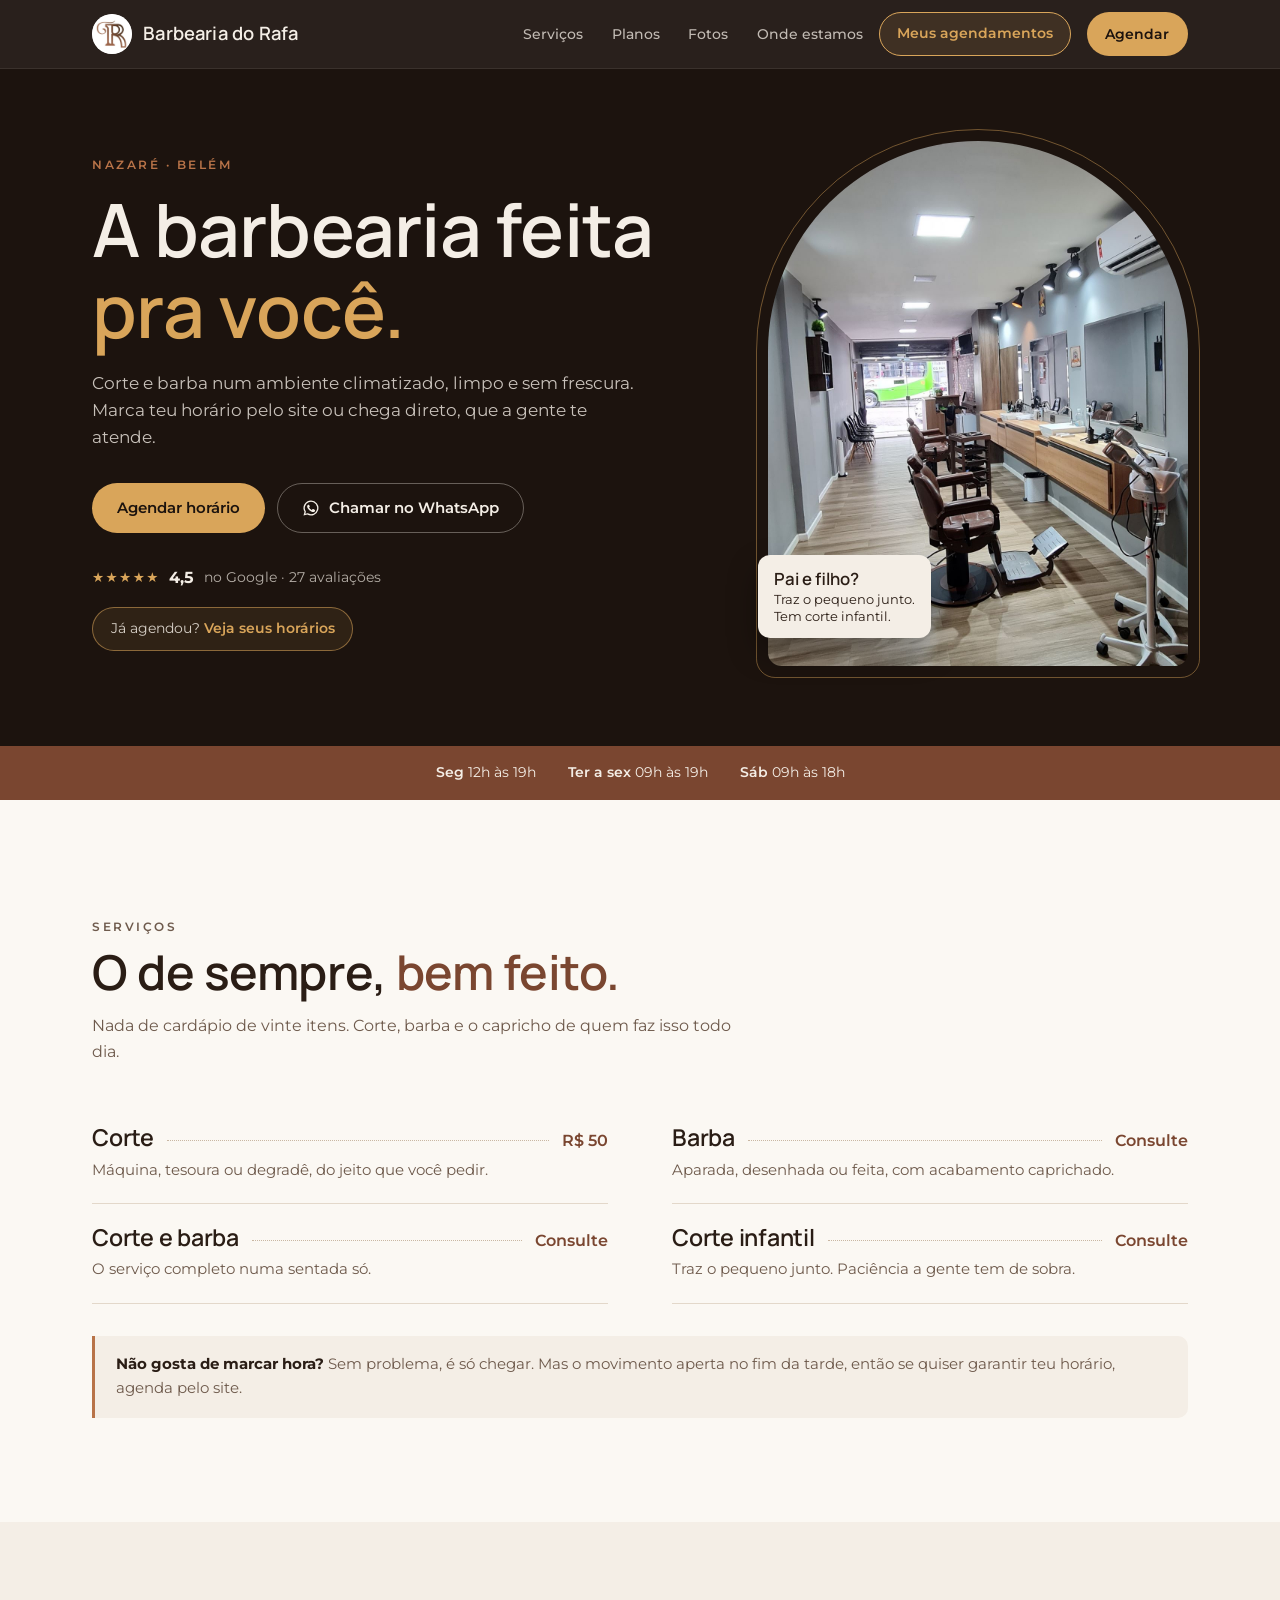
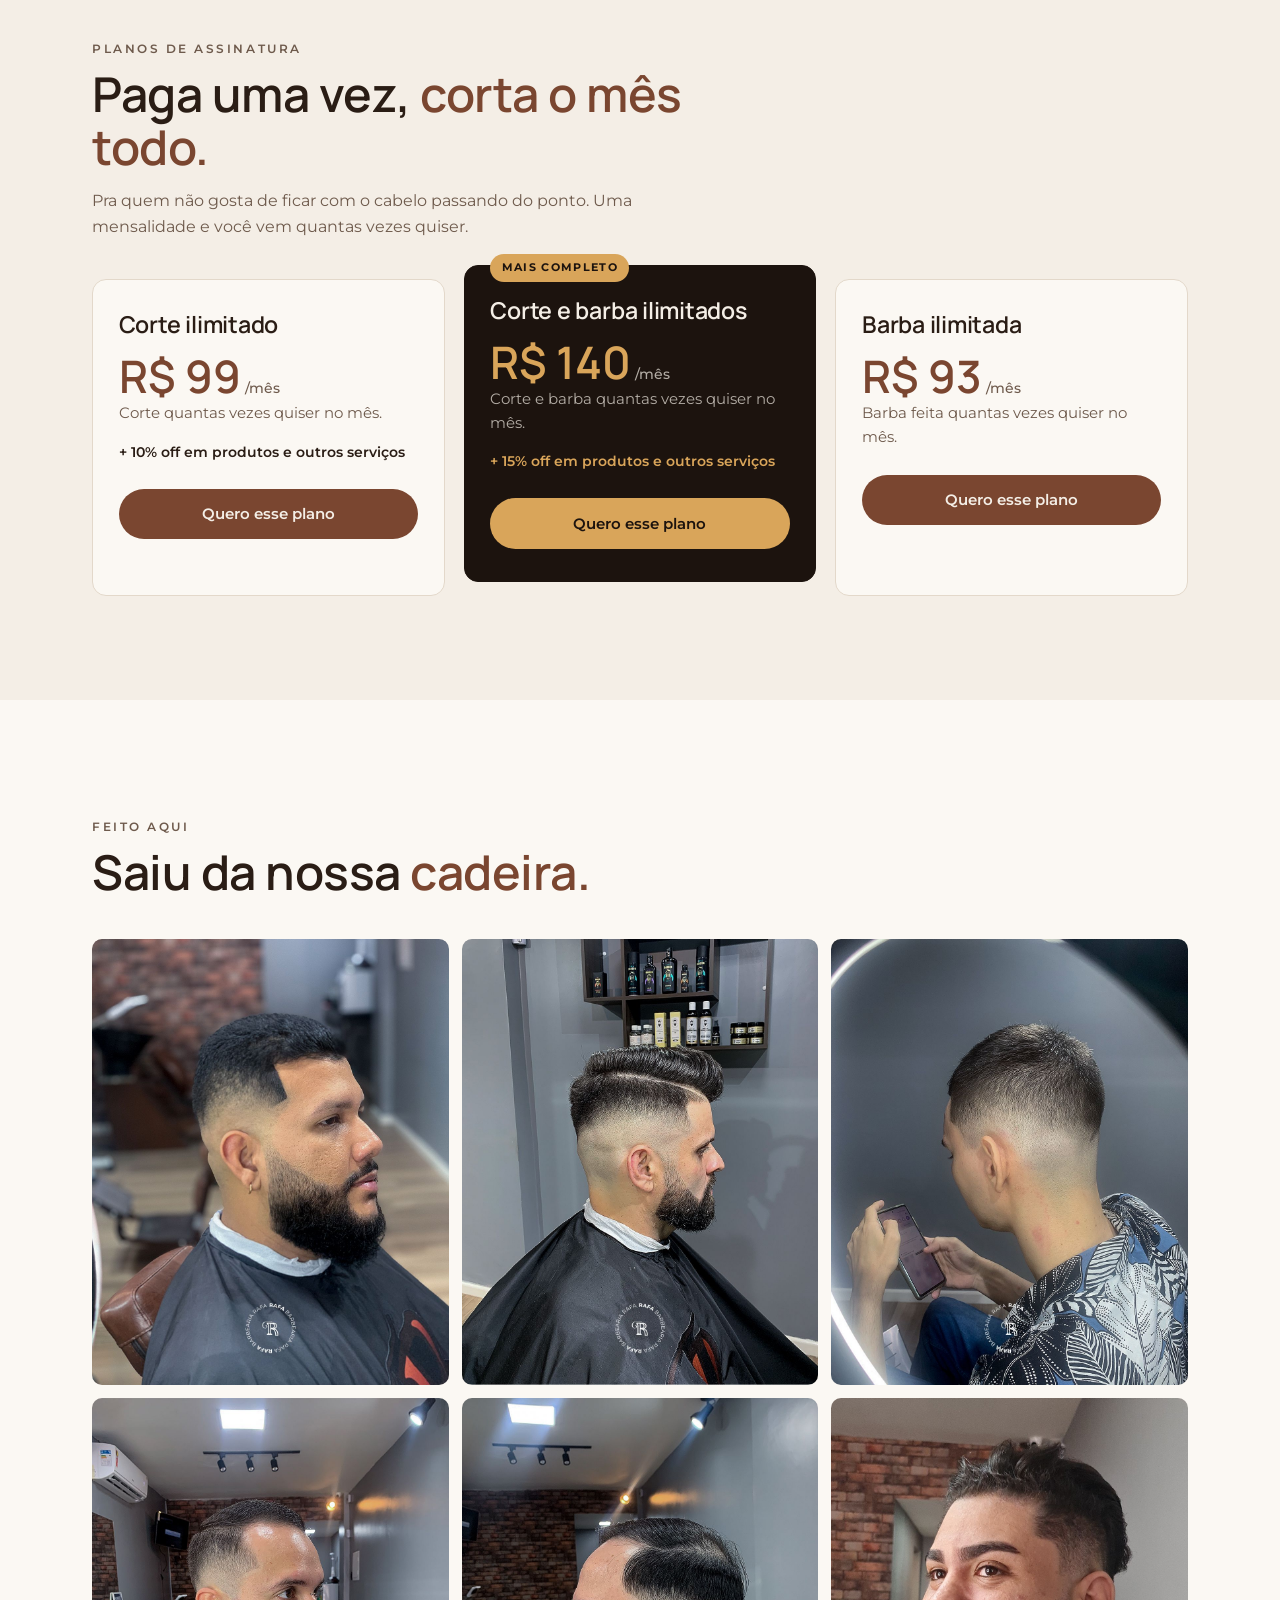
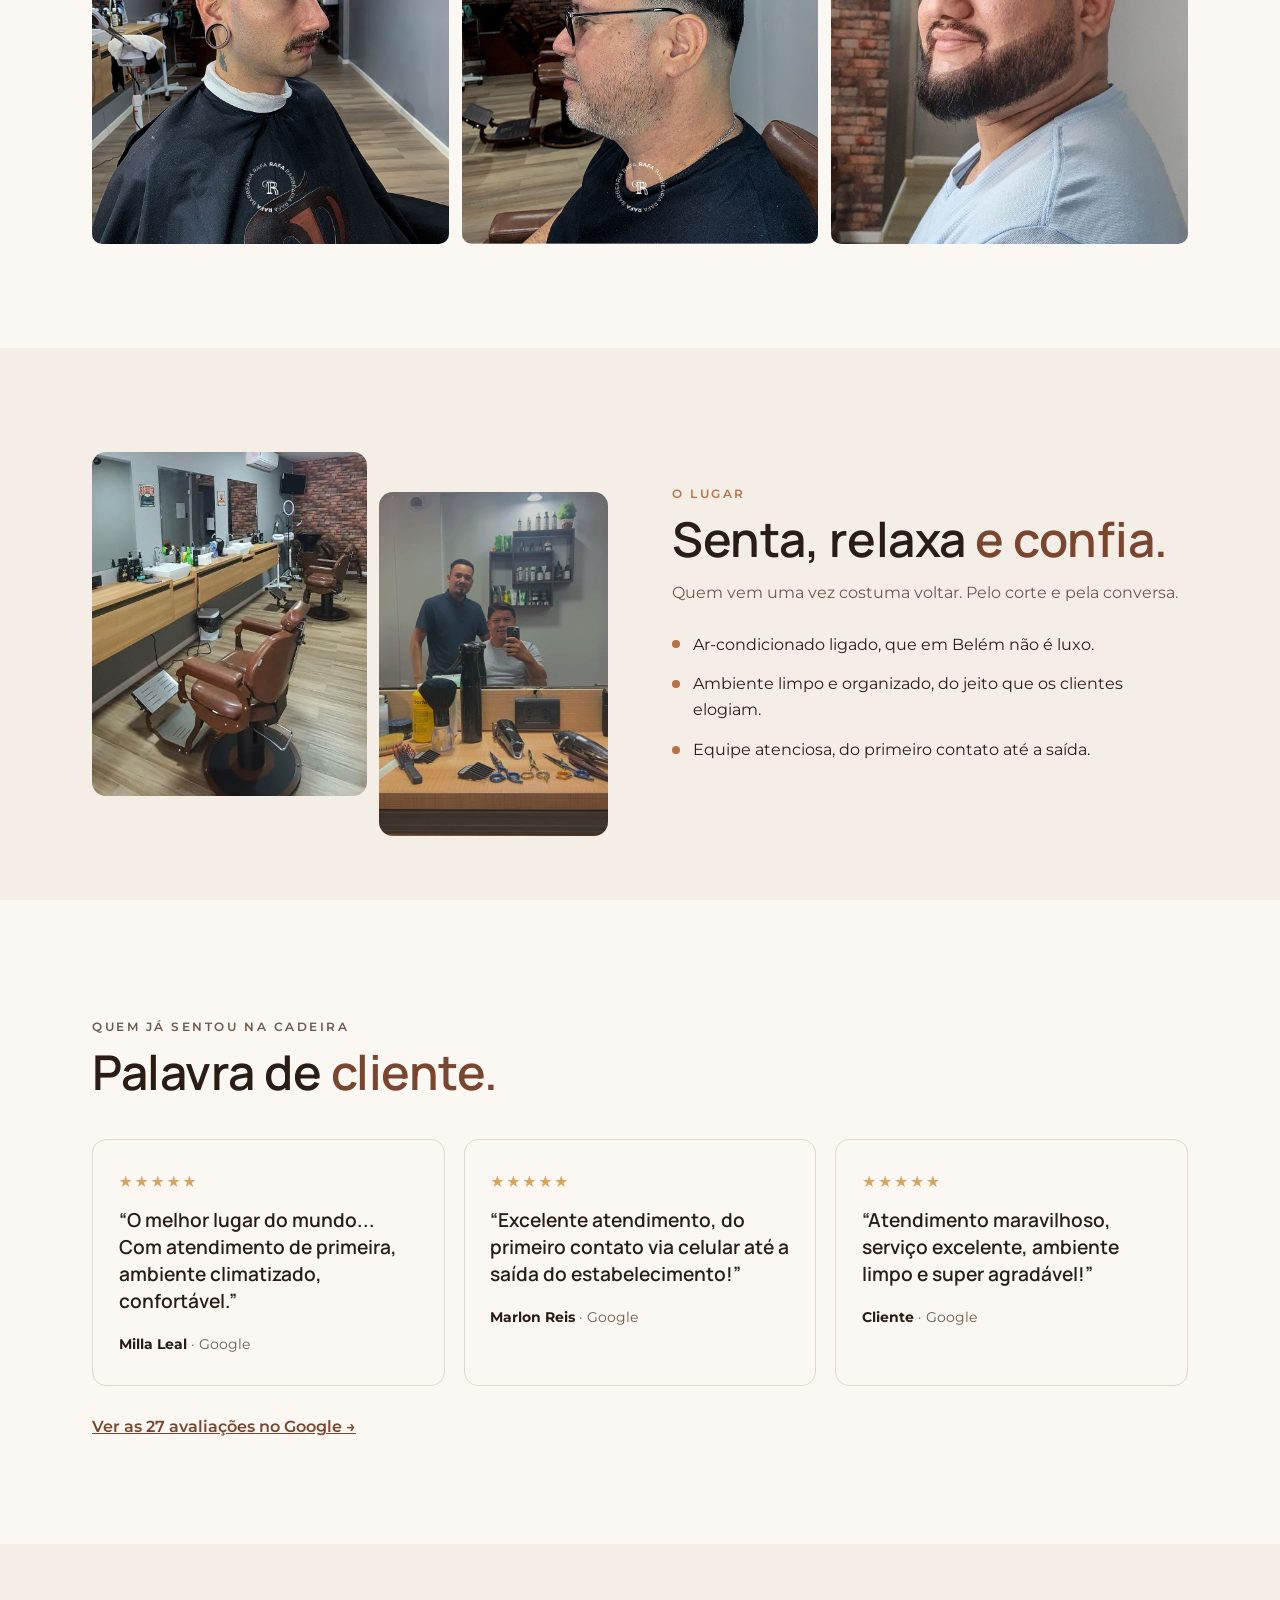
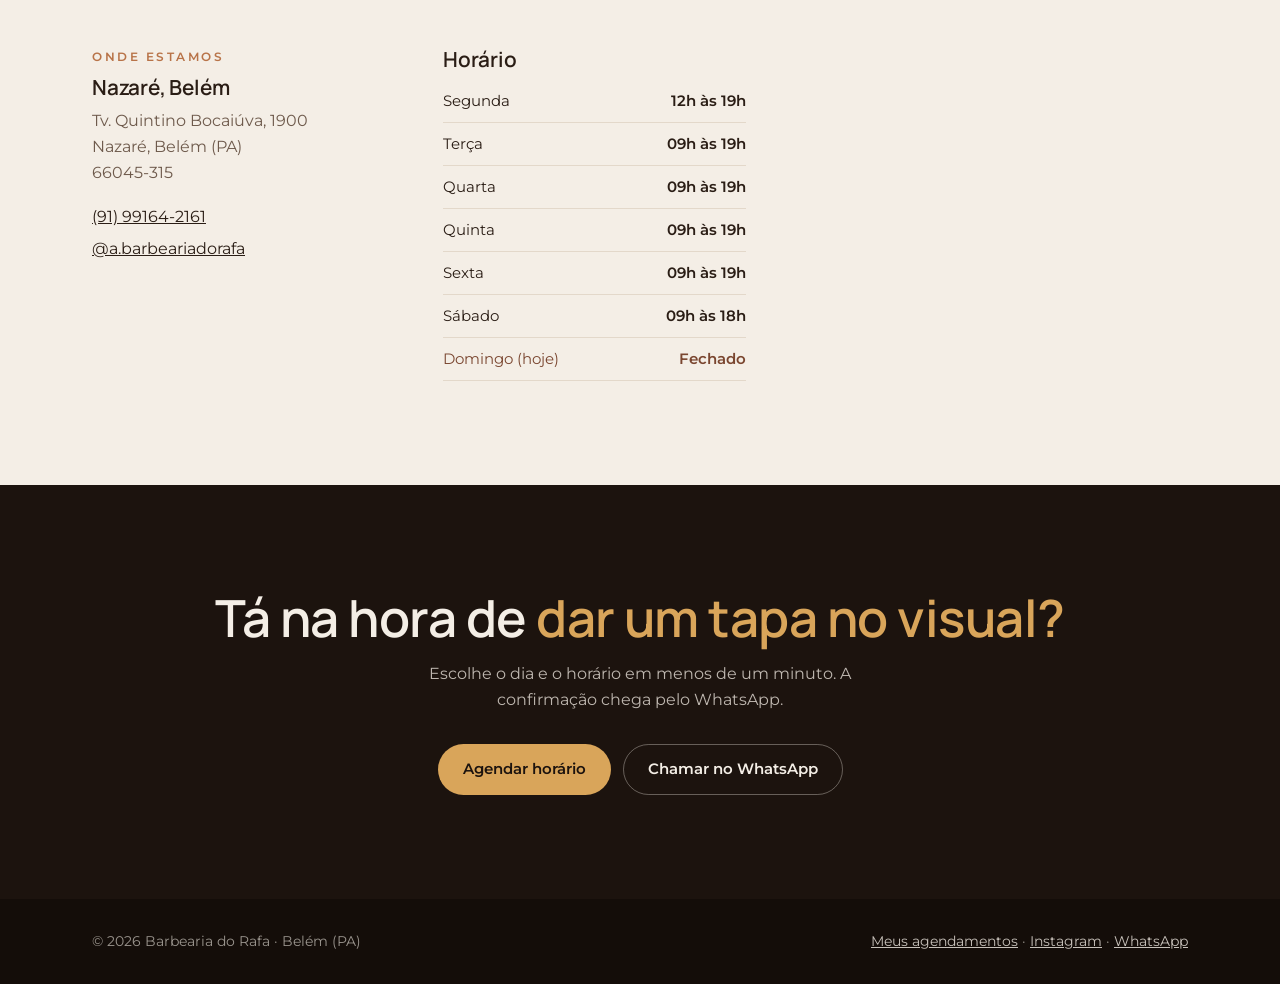
==== commit f19290ae: "Tira de vez o ícone de calendário e impede o menu do topo de sobrepor os botões Co-Authored-By: Clau" ====
--- a/index.html
+++ b/index.html
@@ -27,7 +27,7 @@
       <a href="#fotos">Fotos</a>
       <a href="#onde">Onde estamos</a>
     </nav>
-    <a class="btn-meus" href="meus-agendamentos.html"><svg viewBox="0 0 24 24" fill="none" stroke="currentColor" stroke-width="2" stroke-linecap="round" stroke-linejoin="round" aria-hidden="true"><rect x="3" y="4.5" width="18" height="16" rx="2.5"/><path d="M3 9.5h18M8 2.5v4M16 2.5v4M9 15l2 2 4-4"/></svg><span class="rot-longo">Meus agendamentos</span><span class="rot-curto" aria-hidden="true">Meus horários</span></a>
+    <a class="btn-meus" href="meus-agendamentos.html"><span class="rot-longo">Meus agendamentos</span><span class="rot-curto" aria-hidden="true">Meus horários</span></a>
     <a class="btn btn-ouro" href="agendamento.html">Agendar</a>
   </div>
 </header>
@@ -47,7 +47,7 @@
           </a>
         </div>
         <p class="nota"><span class="estrelas" aria-hidden="true">★★★★★</span><b>4,5</b> no Google · 27 avaliações</p>
-        <a class="ja-agendou" href="meus-agendamentos.html"><svg viewBox="0 0 24 24" fill="none" stroke="currentColor" stroke-width="2" stroke-linecap="round" stroke-linejoin="round" aria-hidden="true"><rect x="3" y="4.5" width="18" height="16" rx="2.5"/><path d="M3 9.5h18M8 2.5v4M16 2.5v4M9 15l2 2 4-4"/></svg><span>Já agendou? <b>Veja seus horários</b></span></a>
+        <a class="ja-agendou" href="meus-agendamentos.html"><span>Já agendou? <b>Veja seus horários</b></span></a>
       </div>
       <div class="capa-foto">
         <img src="img/salao-fundo.jpg" alt="Salão da Barbearia do Rafa, com cadeiras de couro marrom e bancada de madeira" width="1120" height="1400">
--- a/css/style.css
+++ b/css/style.css
@@ -312,3 +312,10 @@
 a.ja-agendou { display: inline-flex; align-items: center; min-height: 44px; margin-top: 1rem; padding: .55rem 1.1rem; border: 1.5px solid rgba(217, 165, 90, .55); border-radius: 999px; background: rgba(217, 165, 90, .1); color: rgba(244, 238, 230, .85); font-size: .88rem; text-decoration: none; }
 a.ja-agendou b { color: var(--ouro); font-weight: 600; }
 a.ja-agendou:hover { border-color: var(--ouro); }
+/* O menu de seções não encolhe por cima dos botões; em telas médias fica mais compacto */
+.nav { flex: none; }
+@media (min-width: 900px) and (max-width: 1199px) {
+  .nav { gap: 1.1rem; }
+  .nav a { font-size: .82rem; }
+  .btn-meus { padding: .55rem .85rem; }
+}
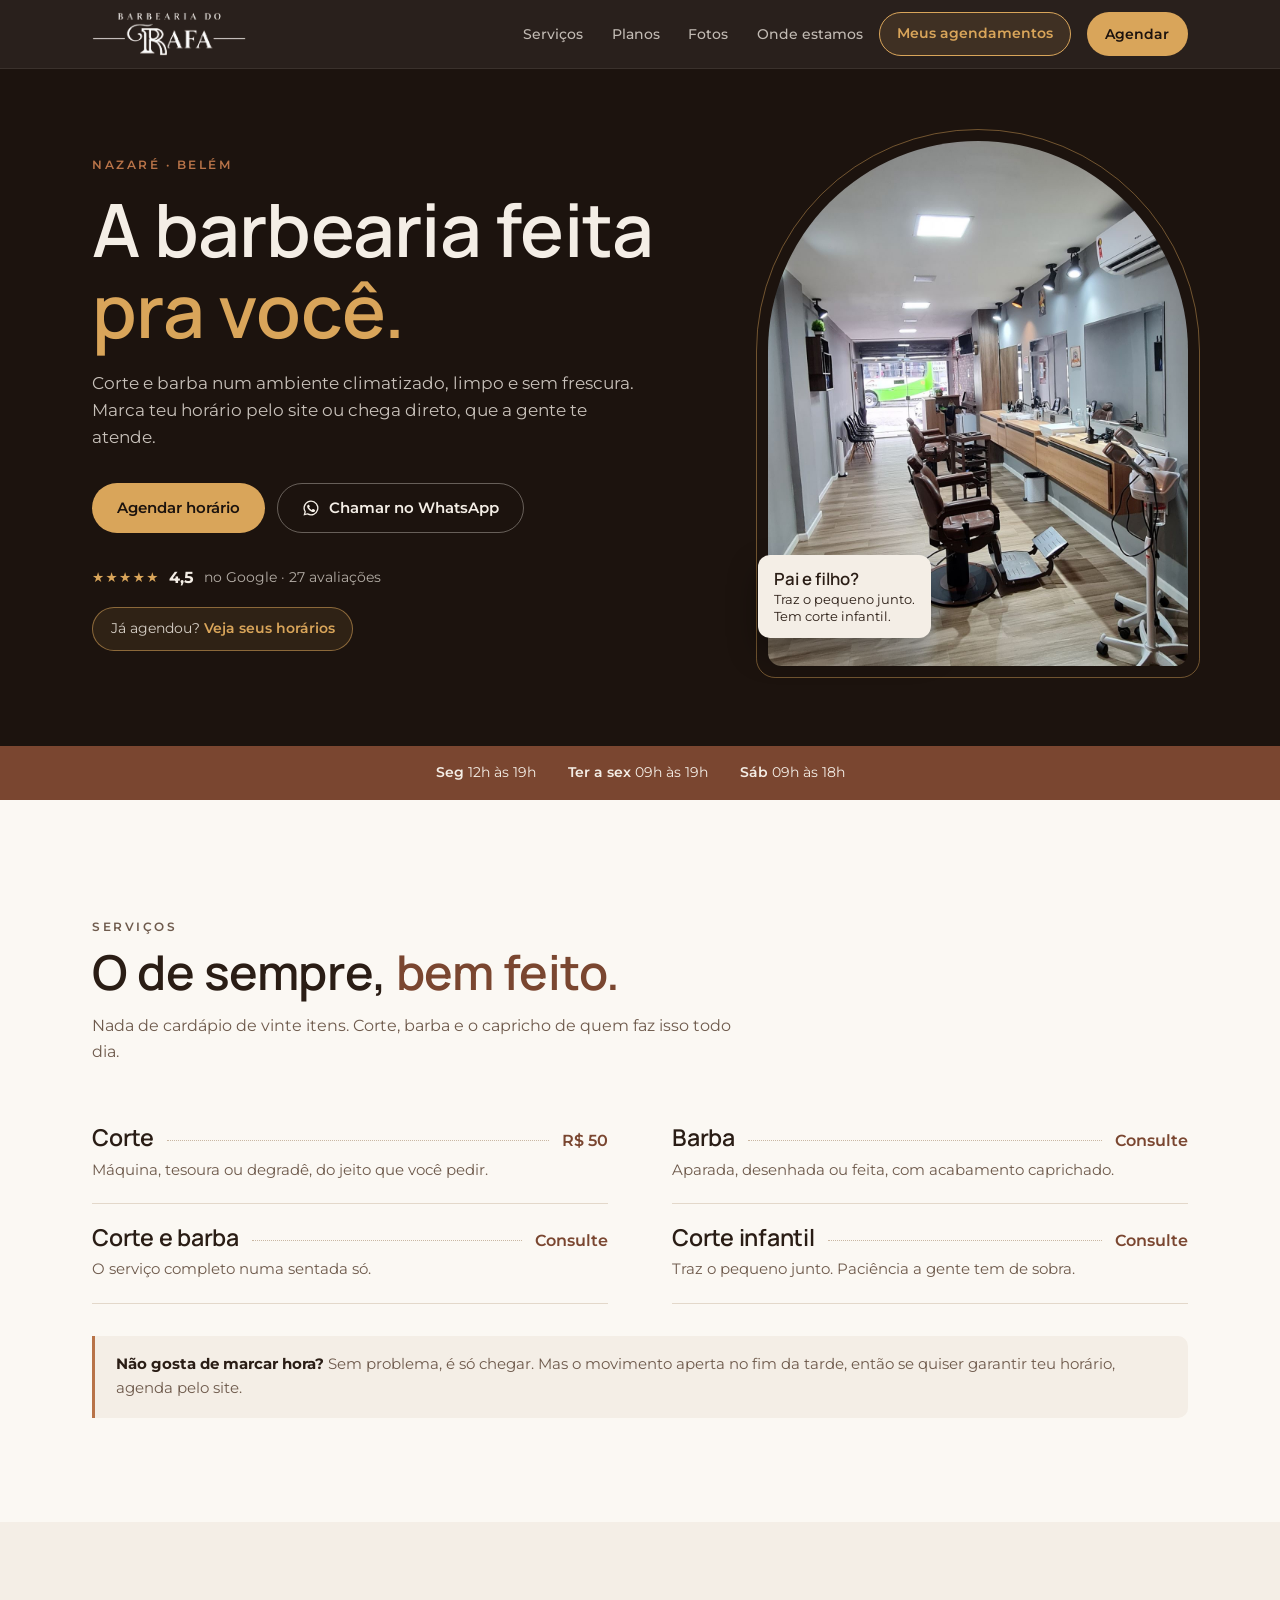
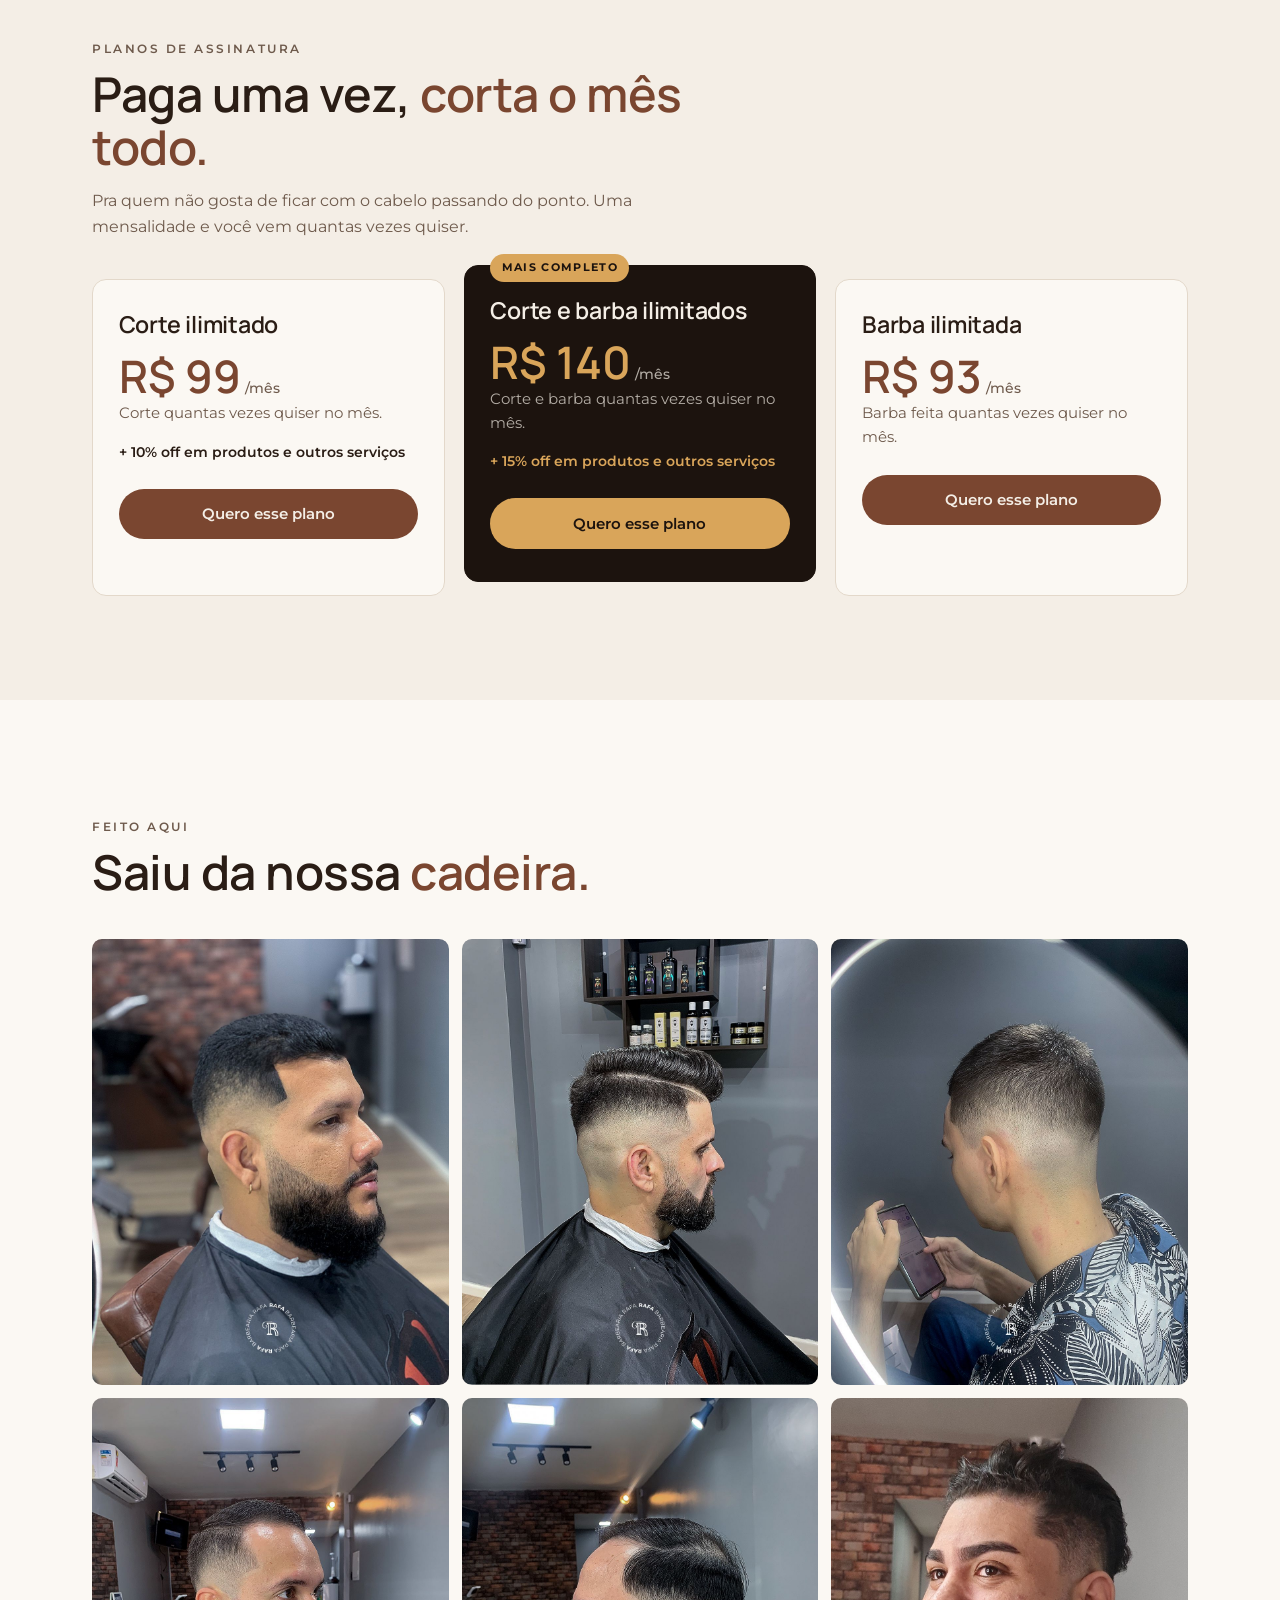
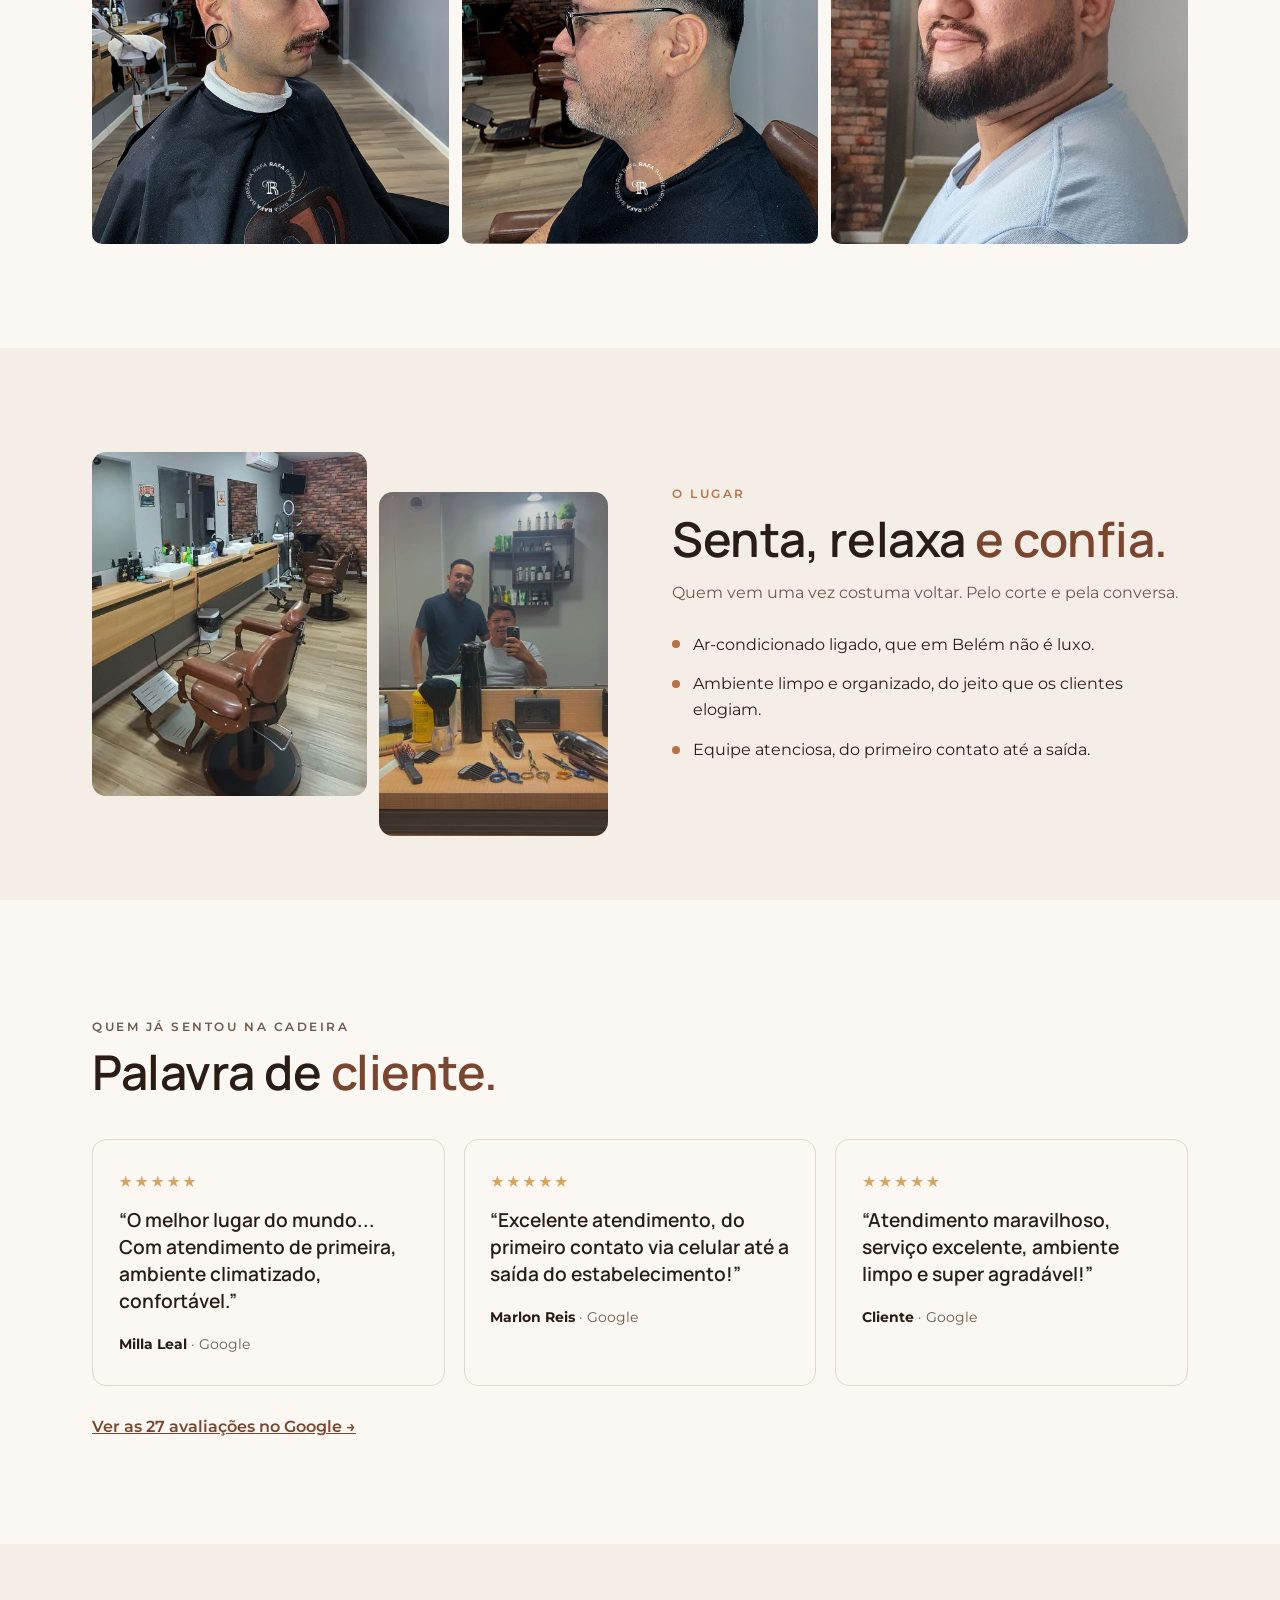
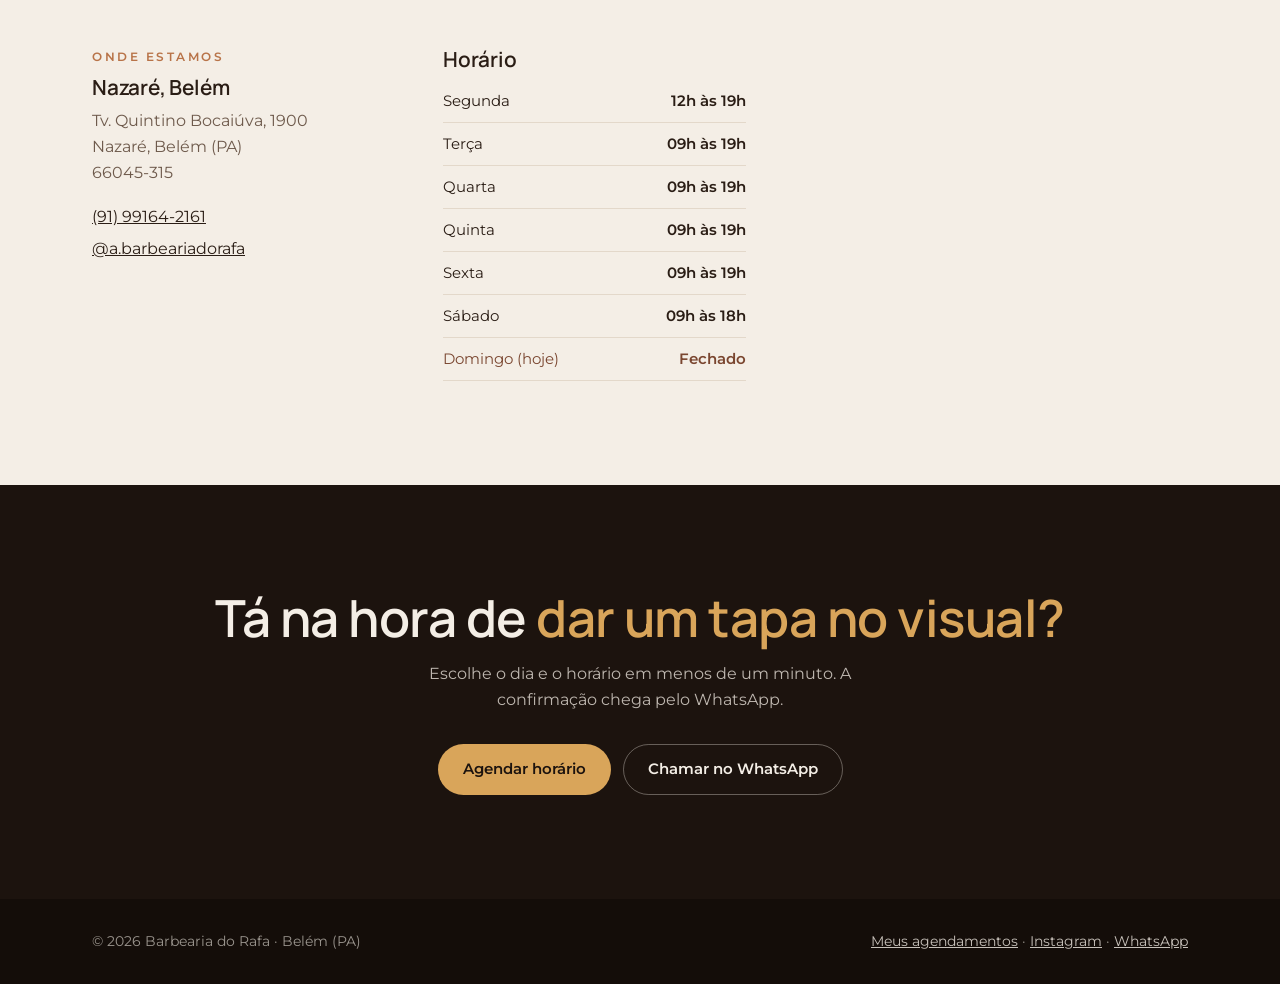
==== commit fa8546a8: "Topo: troca o logo redondo e o nome pelo logo completo (versão compacta no celular) Co-Authored-By: " ====
--- a/index.html
+++ b/index.html
@@ -20,7 +20,7 @@
 
 <header class="topo">
   <div class="wrap">
-    <a class="marca" href="index.html"><img src="img/logo.png" alt=""><span>Barbearia do Rafa</span></a>
+    <a class="marca" href="index.html" aria-label="Barbearia do Rafa, início"><picture><source media="(max-width: 899px)" srcset="img/logo-topo-compacto.png"><img src="img/logo-topo.png" alt="Barbearia do Rafa" width="170" height="48"></picture></a>
     <nav class="nav" aria-label="Seções">
       <a href="#servicos">Serviços</a>
       <a href="#planos">Planos</a>
--- a/css/style.css
+++ b/css/style.css
@@ -44,7 +44,8 @@
 .topo { position: sticky; top: 0; z-index: 20; background: rgba(28, 19, 14, .94); backdrop-filter: blur(10px); border-bottom: 1px solid rgba(244, 238, 230, .08); }
 .topo .wrap { display: flex; align-items: center; justify-content: space-between; gap: 1rem; height: 68px; }
 .marca { display: flex; align-items: center; gap: .7rem; text-decoration: none; color: var(--creme); }
-.marca img { width: 40px; height: 40px; border-radius: 50%; background: #fff; }
+.marca img { display: block; width: auto; height: 44px; max-width: 100%; }
+.marca picture { display: block; line-height: 0; }
 .marca span { font-family: var(--titulo); font-size: 1.15rem; font-weight: 600; letter-spacing: .01em; }
 .nav { display: none; gap: 1.8rem; }
 .nav a { color: rgba(244, 238, 230, .75); text-decoration: none; font-size: .88rem; font-weight: 500; }
@@ -300,8 +301,7 @@
   .btn-meus .rot-curto { display: block; }
 }
 @media (max-width: 359px) {
-  .marca span { font-size: 1rem; }
-  .marca img { width: 34px; height: 34px; }
+  .marca img { height: 40px; }
   .btn-meus { padding: .5rem .65rem; font-size: .76rem; }
 }
 .menu-meus { display: flex; align-items: center; gap: .9rem; margin: .9rem 0 .6rem; padding: 1rem 1.1rem; min-height: 64px; border: 1.5px solid var(--ouro); border-radius: 14px; background: rgba(217, 165, 90, .12); color: var(--creme); text-decoration: none; }
